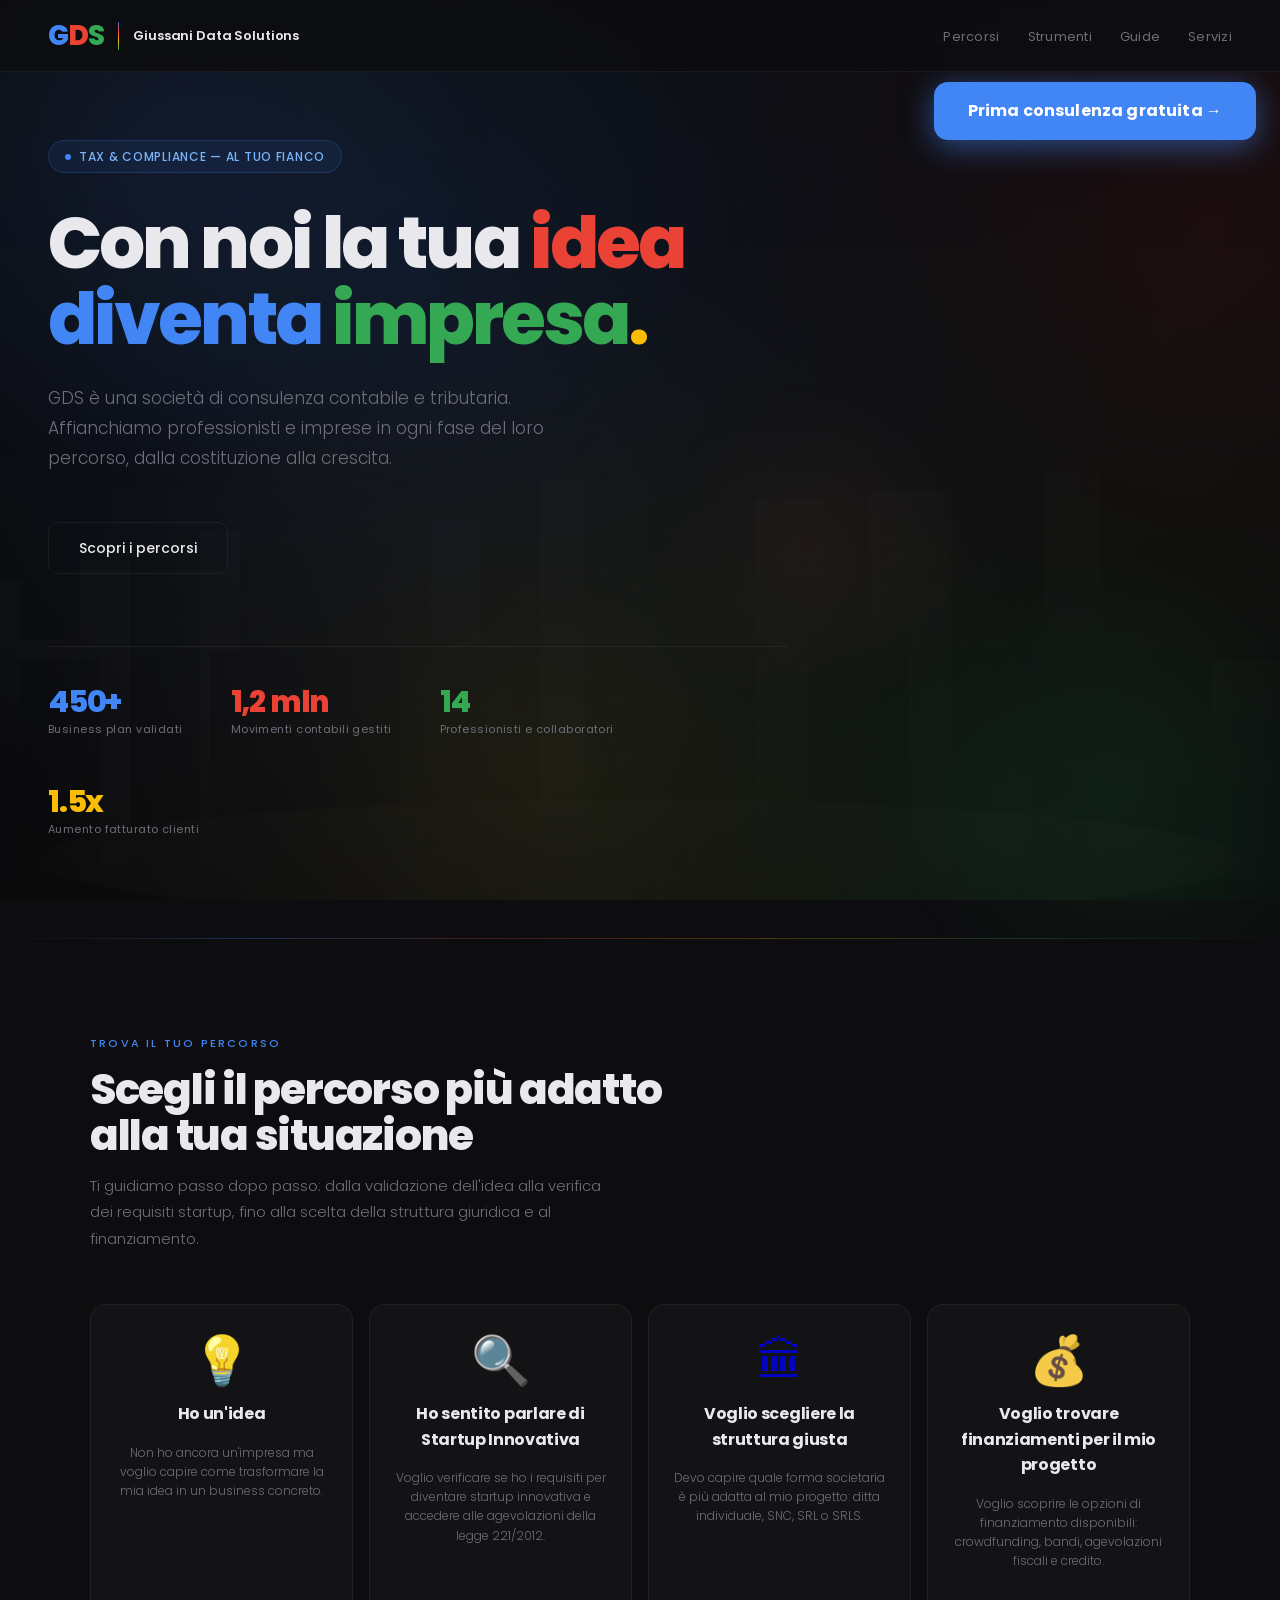
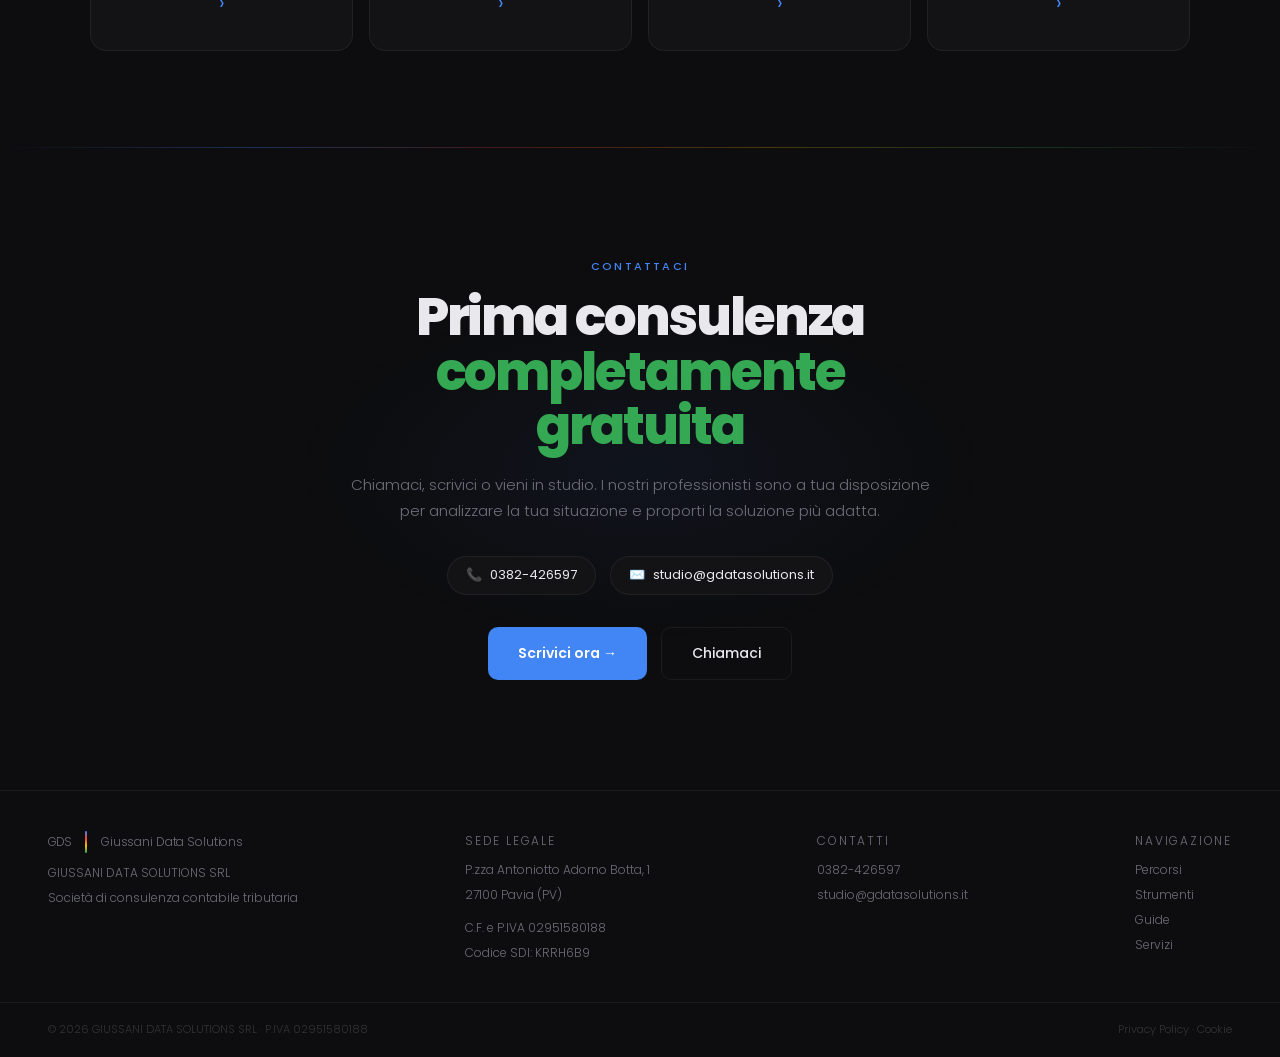
==== index.html @ a2e32c24 "SEO: meta description, Open Graph, canonical, JSON-LD Schema.org, sitemap.xml, robots.txt, llms.txt" ====
<!DOCTYPE html>
<html lang="it">
<head>
  <meta charset="UTF-8">
  <meta name="viewport" content="width=device-width, initial-scale=1.0">
  <title>Commercialista Pavia | GDS – Giussani Data Solutions</title>
  <meta name="description" content="Studio di consulenza contabile, tributaria e societaria a Pavia. Costituzione società, dichiarazioni fiscali, business plan, finanziamenti e servizi CAF. Prima consulenza gratuita.">
  <meta name="keywords" content="commercialista Pavia, consulenza fiscale Pavia, costituzione società Pavia, dichiarazione redditi Pavia, CAF Pavia, startup innovativa Pavia">
  <link rel="canonical" href="https://www.gdatasolutions.it/">
  <!-- Open Graph -->
  <meta property="og:type" content="website">
  <meta property="og:url" content="https://www.gdatasolutions.it/">
  <meta property="og:title" content="GDS – Giussani Data Solutions | Commercialista Pavia">
  <meta property="og:description" content="Studio di consulenza contabile, tributaria e societaria a Pavia. Costituzione società, dichiarazioni fiscali, business plan, finanziamenti e CAF. Prima consulenza gratuita.">
  <meta property="og:image" content="https://www.gdatasolutions.it/og-image.png">
  <meta property="og:locale" content="it_IT">
  <meta property="og:site_name" content="Giussani Data Solutions">
  <!-- Twitter Card -->
  <meta name="twitter:card" content="summary_large_image">
  <meta name="twitter:title" content="GDS – Giussani Data Solutions | Commercialista Pavia">
  <meta name="twitter:description" content="Studio di consulenza contabile, tributaria e societaria a Pavia. Prima consulenza gratuita.">
  <meta name="twitter:image" content="https://www.gdatasolutions.it/og-image.png">
  <link href="https://fonts.googleapis.com/css2?family=Poppins:wght@300;400;500;600;700;800;900&display=swap" rel="stylesheet">
  <link rel="stylesheet" href="style.css">
  <style>
  /* — HERO — */
  .hero {
    position: relative; min-height: 100vh;
    display: flex; align-items: center;
    padding: 140px 48px 100px; overflow: hidden; z-index: 1;
  }
  .hero-orb { position: absolute; border-radius: 50%; pointer-events: none; }
  .orb1 { top: -200px; left: -200px; width: 700px; height: 700px;
    background: radial-gradient(circle, rgba(66,133,244,0.09) 0%, transparent 70%); }
  .orb2 { bottom: -100px; right: -100px; width: 500px; height: 500px;
    background: radial-gradient(circle, rgba(52,168,83,0.07) 0%, transparent 70%); }
  .orb3 { top: 40%; left: 50%; width: 350px; height: 350px;
    background: radial-gradient(circle, rgba(234,67,53,0.05) 0%, transparent 70%); }
  .hero-content { position: relative; z-index: 1; max-width: 740px; }
  .hero-badge {
    display: inline-flex; align-items: center; gap: 8px;
    background: rgba(66,133,244,0.08); border: 1px solid rgba(66,133,244,0.2);
    border-radius: 100px; padding: 6px 16px; margin-bottom: 32px;
    animation: fadeUp 0.6s ease both;
  }
  .badge-dot { width: 6px; height: 6px; background: var(--blue); border-radius: 50%; animation: pulse 2s infinite; }
  .hero-badge span { font-size: 12px; color: #7ab3f8; font-weight: 500; letter-spacing: 0.06em; text-transform: uppercase; }
  .hero-title {
    font-size: clamp(40px, 6vw, 72px); font-weight: 800;
    line-height: 1.05; letter-spacing: -0.04em; margin-bottom: 28px;
    animation: fadeUp 0.6s 0.1s ease both;
  }
  .acc-b { color: var(--blue); } .acc-r { color: var(--red); }
  .acc-g { color: var(--green); } .acc-y { color: var(--yellow); }
  .hero-sub {
    font-size: 17px; font-weight: 300; color: var(--muted);
    max-width: 520px; line-height: 1.75; margin-bottom: 48px;
    animation: fadeUp 0.6s 0.2s ease both;
  }
  .hero-actions { display: flex; gap: 14px; flex-wrap: wrap; animation: fadeUp 0.6s 0.3s ease both; }
  .hero-stats {
    display: flex; gap: 48px; margin-top: 72px; padding-top: 40px;
    border-top: 1px solid var(--border); flex-wrap: wrap;
    animation: fadeUp 0.6s 0.4s ease both;
  }
  .stat { display: flex; flex-direction: column; gap: 4px; }
  .stat-num { font-size: 30px; font-weight: 800; letter-spacing: -0.04em; line-height: 1; }
  .stat-label { font-size: 11px; color: var(--muted); font-weight: 400; letter-spacing: 0.04em; }

  /* — PERCORSI SECTION — */
  .path-grid {
    display: grid; grid-template-columns: repeat(auto-fit, minmax(240px, 1fr));
    gap: 16px;
  }
  .path-card {
    background: var(--surface); border: 1px solid var(--border);
    border-radius: 16px; padding: 32px 24px;
    display: flex; flex-direction: column; align-items: center;
    gap: 16px; cursor: pointer; text-decoration: none;
    transition: transform 0.3s, border-color 0.3s, box-shadow 0.3s; text-align: center;
  }
  .path-card:hover {
    transform: translateY(-4px);
    border-color: rgba(255,255,255,0.15);
    box-shadow: 0 16px 48px rgba(0,0,0,0.3);
  }
  .path-icon { font-size: 48px; line-height: 1; filter: grayscale(0.2); }
  .path-title { font-size: 16px; font-weight: 700; letter-spacing: -0.02em; color: var(--text); }
  .path-desc { font-size: 12px; color: var(--muted); font-weight: 300; line-height: 1.6; flex: 1; }
  .path-arrow { color: var(--blue); font-size: 20px; margin-top: auto; }

  /* — CTA SECTION — */
  .cta-section {
    text-align: center; padding: 110px 48px; position: relative; overflow: hidden; z-index: 1;
  }
  .cta-section::before {
    content: ''; position: absolute; top: 50%; left: 50%; transform: translate(-50%,-50%);
    width: 700px; height: 350px;
    background: radial-gradient(ellipse, rgba(66,133,244,0.06) 0%, transparent 70%);
    pointer-events: none;
  }
  .cta-inner { position: relative; z-index: 1; max-width: 580px; margin: 0 auto; }
  .cta-title { font-size: clamp(30px, 5vw, 52px); font-weight: 800; letter-spacing: -0.04em; line-height: 1.05; margin-bottom: 18px; }
  .cta-sub { font-size: 15px; color: var(--muted); font-weight: 300; line-height: 1.75; margin-bottom: 32px; }
  .cta-chips { display: flex; gap: 14px; justify-content: center; flex-wrap: wrap; margin-bottom: 32px; }
  .contact-chip {
    display: flex; align-items: center; gap: 8px;
    background: var(--surface); border: 1px solid var(--border);
    border-radius: 100px; padding: 8px 18px;
    font-size: 13px; color: var(--text); text-decoration: none;
    transition: border-color 0.2s;
  }
  .contact-chip:hover { border-color: rgba(255,255,255,0.15); }
  .cta-actions { display: flex; gap: 14px; justify-content: center; flex-wrap: wrap; }

  /* — CANVAS MESH — */
  #mesh-bg {
    position: fixed; inset: 0; z-index: 1;
    pointer-events: none; opacity: 0; transition: opacity 1.2s ease;
  }

  /* — ICON ANIMATIONS — */
  @keyframes icon-bulb {
    0%, 100% { transform: scale(1) rotate(0deg); filter: drop-shadow(0 0 0 rgba(251,188,5,0)); }
    50%       { transform: scale(1.22) rotate(-8deg); filter: drop-shadow(0 0 14px rgba(251,188,5,0.85)); }
  }
  @keyframes icon-search {
    0%, 100% { transform: translateX(0) rotate(0deg); }
    25%       { transform: translateX(-6px) rotate(-12deg); }
    75%       { transform: translateX(6px) rotate(12deg); }
  }
  @keyframes icon-temple {
    0%, 100% { transform: translateY(0) scale(1); }
    40%       { transform: translateY(-9px) scale(1.07); }
    65%       { transform: translateY(-6px) scale(1.04); }
  }
  @keyframes icon-bag {
    0%, 100% { transform: rotate(0deg) scale(1); }
    20%       { transform: rotate(-11deg) scale(1.14); }
    40%       { transform: rotate(11deg) scale(1.14); }
    60%       { transform: rotate(-6deg) scale(1.07); }
    80%       { transform: rotate(6deg) scale(1.07); }
  }

  /* animazioni sempre attive, sfasate per non sincronizzarsi */
  .card-idea .path-icon      { animation: icon-bulb   2.8s ease-in-out infinite; }
  .card-verify .path-icon    { animation: icon-search 2s   ease-in-out infinite 0.5s; }
  .card-structure .path-icon { animation: icon-temple 3s   ease-in-out infinite 1s; }
  .card-finance .path-icon   { animation: icon-bag    1.6s ease-in-out infinite 0.8s; }
  /* pausa al click */
  .path-card.clicked .path-icon { animation-play-state: paused; }

  /* — FLOATING CTA — */
  @keyframes pulse-text {
    0%, 100% { opacity: 1; transform: translateY(0) scale(1); }
    50%       { opacity: 0.7; transform: translateY(0) scale(1.04); }
  }

  /* desktop: sempre visibile, grande, pulsante */
  .float-cta {
    position: fixed; top: 82px; right: 24px; z-index: 99;
    background: var(--blue); color: #fff; text-decoration: none;
    padding: 16px 34px; border-radius: 14px;
    font-family: 'Poppins', sans-serif; font-size: 16px; font-weight: 700;
    box-shadow: 0 6px 32px rgba(66,133,244,0.55);
    white-space: nowrap; letter-spacing: 0.01em;
    animation: pulse-text 2.2s ease-in-out infinite;
    transition: box-shadow 0.2s;
  }
  .float-cta:hover {
    box-shadow: 0 10px 40px rgba(66,133,244,0.75);
    animation-play-state: paused;
  }

  /* mobile: banner fisso in basso, full-width */
  @media (max-width: 900px) {
    .float-cta {
      top: auto; bottom: 0; left: 0; right: 0;
      border-radius: 0; text-align: center;
      padding: 17px 20px; font-size: 15px;
    }
    .float-cta:hover { box-shadow: 0 6px 32px rgba(66,133,244,0.55); }
  }
  </style>
</head>
<body>

  <canvas id="mesh-bg"></canvas>

  <!-- == FLOATING CTA == -->
  <a href="#contatti" class="float-cta" id="float-cta">Prima consulenza gratuita →</a>

  <!-- == NAVBAR == -->
  <nav>
    <a href="index.html" class="logo-inline">
      <div class="logo-letters"><span class="l-g">G</span><span class="l-d">D</span><span class="l-s">S</span></div>
      <div class="logo-sep"></div>
      <span class="logo-name">Giussani Data Solutions</span>
    </a>
    <ul class="nav-links" id="nav-links">
      <li><a href="percorsi.html">Percorsi</a></li>
      <li><a href="strumenti.html">Strumenti</a></li>
      <li><a href="guide.html">Guide</a></li>
      <li><a href="servizi.html">Servizi</a></li>
    </ul>
    <button class="nav-hamburger" id="hamburger" onclick="toggleMenu()">
      <span></span><span></span><span></span>
    </button>
  </nav>

  <!-- == MAIN CONTENT == -->
  <div class="main-content">

    <!-- HERO -->
    <section class="hero">
      <div class="hero-orb orb1"></div>
      <div class="hero-orb orb2"></div>
      <div class="hero-orb orb3"></div>
      <div class="hero-content">
        <div class="hero-badge">
          <div class="badge-dot"></div>
          <span>Tax &amp; Compliance — al tuo fianco</span>
        </div>
        <h1 class="hero-title">
          Con noi la tua <span class="acc-r">idea</span><br>
          <span class="acc-b">diventa</span> <span class="acc-g">impresa</span><span class="acc-y">.</span>
        </h1>
        <p class="hero-sub">GDS è una società di consulenza contabile e tributaria. Affianchiamo professionisti e imprese in ogni fase del loro percorso, dalla costituzione alla crescita.</p>
        <div class="hero-actions">
          <a href="percorsi.html" class="btn-ghost">Scopri i percorsi</a>
        </div>
        <div class="hero-stats">
          <div class="stat"><span class="stat-num acc-b">450+</span><span class="stat-label">Business plan validati</span></div>
          <div class="stat"><span class="stat-num acc-r">1,2 mln</span><span class="stat-label">Movimenti contabili gestiti</span></div>
          <div class="stat"><span class="stat-num acc-g">14</span><span class="stat-label">Professionisti e collaboratori</span></div>
          <div class="stat"><span class="stat-num acc-y">1.5x</span><span class="stat-label">Aumento fatturato clienti</span></div>
        </div>
      </div>
    </section>

    <hr class="gradient-hr">

    <!-- PERCORSI -->
    <section id="percorsi">
      <div class="s-inner">
        <p class="s-tag">Trova il tuo percorso</p>
        <h2 class="s-title">Scegli il percorso più adatto<br>alla tua situazione</h2>
        <p class="s-sub">Ti guidiamo passo dopo passo: dalla validazione dell'idea alla verifica dei requisiti startup, fino alla scelta della struttura giuridica e al finanziamento.</p>
        <div class="path-grid">
          <a class="path-card card-idea" href="percorsi.html?flow=idea">
            <div class="path-icon">💡</div>
            <h3 class="path-title">Ho un'idea</h3>
            <p class="path-desc">Non ho ancora un'impresa ma voglio capire come trasformare la mia idea in un business concreto.</p>
            <div class="path-arrow">›</div>
          </a>
          <a class="path-card card-verify" href="percorsi.html?flow=verify">
            <div class="path-icon">🔍</div>
            <h3 class="path-title">Ho sentito parlare di Startup Innovativa</h3>
            <p class="path-desc">Voglio verificare se ho i requisiti per diventare startup innovativa e accedere alle agevolazioni della legge 221/2012.</p>
            <div class="path-arrow">›</div>
          </a>
          <a class="path-card card-structure" href="percorsi.html?flow=structure">
            <div class="path-icon">🏛</div>
            <h3 class="path-title">Voglio scegliere la struttura giusta</h3>
            <p class="path-desc">Devo capire quale forma societaria è più adatta al mio progetto: ditta individuale, SNC, SRL o SRLS.</p>
            <div class="path-arrow">›</div>
          </a>
          <a class="path-card card-finance" href="percorsi.html?flow=finance">
            <div class="path-icon">💰</div>
            <h3 class="path-title">Voglio trovare finanziamenti per il mio progetto</h3>
            <p class="path-desc">Voglio scoprire le opzioni di finanziamento disponibili: crowdfunding, bandi, agevolazioni fiscali e credito.</p>
            <div class="path-arrow">›</div>
          </a>
        </div>
      </div>
    </section>

    <hr class="gradient-hr">

    <!-- CTA CONTATTI -->
    <section id="contatti" class="cta-section">
      <div class="cta-inner">
        <p class="s-tag" style="text-align:center; margin-bottom:14px;">Contattaci</p>
        <h2 class="cta-title">Prima consulenza<br><span class="acc-g">completamente gratuita</span></h2>
        <p class="cta-sub">Chiamaci, scrivici o vieni in studio. I nostri professionisti sono a tua disposizione per analizzare la tua situazione e proporti la soluzione più adatta.</p>
        <div class="cta-chips">
          <a href="tel:0382426597" class="contact-chip"><span>📞</span> 0382-426597</a>
          <a href="mailto:studio@gdatasolutions.it" class="contact-chip"><span>✉️</span> studio@gdatasolutions.it</a>
        </div>
        <div class="cta-actions">
          <a href="mailto:studio@gdatasolutions.it" class="btn-primary">Scrivici ora →</a>
          <a href="tel:0382426597" class="btn-ghost">Chiamaci</a>
        </div>
      </div>
    </section>

    <!-- FOOTER -->
    <footer>
      <div class="footer-col">
        <a href="index.html" class="logo-inline" style="text-decoration:none; margin-bottom:4px;">
          <div class="logo-letters" style="font-size:22px;"><span class="l-g">G</span><span class="l-d">D</span><span class="l-s">S</span></div>
          <div class="logo-sep" style="height:22px;"></div>
          <span class="logo-name" style="font-size:12px; color:var(--muted);">Giussani Data Solutions</span>
        </a>
        <span>GIUSSANI DATA SOLUTIONS SRL</span>
        <span>Società di consulenza contabile tributaria</span>
      </div>
      <div class="footer-col">
        <span class="footer-col-title">Sede legale</span>
        <span>P.zza Antoniotto Adorno Botta, 1</span>
        <span>27100 Pavia (PV)</span>
        <span style="margin-top:8px;">C.F. e P.IVA 02951580188</span>
        <span>Codice SDI: KRRH6B9</span>
      </div>
      <div class="footer-col">
        <span class="footer-col-title">Contatti</span>
        <a href="tel:0382426597">0382-426597</a>
        <a href="mailto:studio@gdatasolutions.it">studio@gdatasolutions.it</a>
      </div>
      <div class="footer-col">
        <span class="footer-col-title">Navigazione</span>
        <a href="percorsi.html">Percorsi</a>
        <a href="strumenti.html">Strumenti</a>
        <a href="guide.html">Guide</a>
        <a href="servizi.html">Servizi</a>
      </div>
    </footer>
    <div class="footer-bottom">
      <span>© 2026 GIUSSANI DATA SOLUTIONS SRL · P.IVA 02951580188</span>
      <span><a href="#">Privacy Policy</a> · <a href="#">Cookie</a></span>
    </div>

  </div>

  <script>
  /* — MESH GRADIENT — */
  const canvas = document.getElementById('mesh-bg');
  const ctx = canvas.getContext('2d');
  let W, H;
  function resize() { W = canvas.width = window.innerWidth; H = canvas.height = window.innerHeight; }
  resize();
  window.addEventListener('resize', resize);
  const orbs = [
    { x:0.15, y:0.20, sx:0.00018, sy:0.00012, r:0.55, c:'66,133,244', a:0.13 },
    { x:0.80, y:0.15, sx:-0.00014, sy:0.00016, r:0.45, c:'234,67,53', a:0.09 },
    { x:0.70, y:0.80, sx:-0.00010, sy:-0.00018, r:0.50, c:'52,168,83', a:0.10 },
    { x:0.30, y:0.75, sx:0.00020, sy:-0.00014, r:0.40, c:'251,188,5', a:0.08 },
  ];
  let t = 0;
  function draw() {
    ctx.clearRect(0,0,W,H);
    orbs.forEach(o => {
      const px = (o.x + Math.sin(t * o.sx * 900 + o.r) * 0.18) * W;
      const py = (o.y + Math.cos(t * o.sy * 900 + o.r) * 0.15) * H;
      const rad = o.r * Math.max(W, H);
      const g = ctx.createRadialGradient(px,py,0,px,py,rad);
      g.addColorStop(0, `rgba(${o.c},${o.a})`);
      g.addColorStop(0.5, `rgba(${o.c},${o.a*0.35})`);
      g.addColorStop(1, `rgba(${o.c},0)`);
      ctx.fillStyle = g;
      ctx.fillRect(0,0,W,H);
    });
    t++;
    requestAnimationFrame(draw);
  }
  draw();
  setTimeout(() => { canvas.style.opacity = '1'; }, 120);

  /* — MOBILE MENU — */
  function toggleMenu() {
    document.getElementById('nav-links').classList.toggle('open');
  }

  /* — PAUSA ANIMAZIONI ICONE AL CLICK — */
  document.querySelectorAll('.path-card').forEach(card => {
    card.addEventListener('click', () => card.classList.add('clicked'));
  });

  /* — FLOATING CTA: nasconde quando la sezione contatti è visibile — */
  (function () {
    const floatBtn   = document.getElementById('float-cta');
    const ctaSection = document.getElementById('contatti');
    const hideObs = new IntersectionObserver(
      ([e]) => { floatBtn.style.opacity = e.isIntersecting ? '0' : ''; floatBtn.style.pointerEvents = e.isIntersecting ? 'none' : ''; },
      { threshold: 0.25 }
    );
    hideObs.observe(ctaSection);
  })();
  </script>

<script type="application/ld+json">
{
  "@context": "https://schema.org",
  "@graph": [
    {
      "@type": ["Organization", "LocalBusiness", "AccountingService"],
      "@id": "https://www.gdatasolutions.it/#organization",
      "name": "Giussani Data Solutions SRL",
      "alternateName": "GDS",
      "url": "https://www.gdatasolutions.it",
      "logo": "https://www.gdatasolutions.it/og-image.png",
      "image": "https://www.gdatasolutions.it/og-image.png",
      "description": "Studio di consulenza contabile, tributaria e societaria a Pavia. Offriamo servizi di contabilità, dichiarazioni fiscali, consulenza societaria, business plan, finanziamenti agevolati e servizi CAF.",
      "address": {
        "@type": "PostalAddress",
        "streetAddress": "P.zza Antoniotto Adorno Botta, 1",
        "addressLocality": "Pavia",
        "addressRegion": "PV",
        "postalCode": "27100",
        "addressCountry": "IT"
      },
      "geo": {
        "@type": "GeoCoordinates",
        "latitude": 45.1847,
        "longitude": 9.1582
      },
      "telephone": "+390382426597",
      "email": "studio@gdatasolutions.it",
      "vatID": "IT02951580188",
      "taxID": "02951580188",
      "areaServed": {
        "@type": "GeoCircle",
        "geoMidpoint": {
          "@type": "GeoCoordinates",
          "latitude": 45.1847,
          "longitude": 9.1582
        },
        "geoRadius": "50000"
      },
      "priceRange": "€€",
      "openingHoursSpecification": [
        {
          "@type": "OpeningHoursSpecification",
          "dayOfWeek": ["Monday","Tuesday","Wednesday","Thursday","Friday"],
          "opens": "09:00",
          "closes": "18:00"
        }
      ],
      "sameAs": [],
      "hasOfferCatalog": {
        "@type": "OfferCatalog",
        "name": "Servizi GDS",
        "itemListElement": [
          {"@type": "Offer", "itemOffered": {"@type": "Service", "name": "Contabilità e bilancio"}},
          {"@type": "Offer", "itemOffered": {"@type": "Service", "name": "Dichiarazioni fiscali"}},
          {"@type": "Offer", "itemOffered": {"@type": "Service", "name": "Consulenza societaria"}},
          {"@type": "Offer", "itemOffered": {"@type": "Service", "name": "Business plan e analisi"}},
          {"@type": "Offer", "itemOffered": {"@type": "Service", "name": "Finanziamenti e agevolazioni"}},
          {"@type": "Offer", "itemOffered": {"@type": "Service", "name": "Servizi CAF"}}
        ]
      }
    },
    {
      "@type": "WebSite",
      "@id": "https://www.gdatasolutions.it/#website",
      "url": "https://www.gdatasolutions.it",
      "name": "Giussani Data Solutions",
      "publisher": {"@id": "https://www.gdatasolutions.it/#organization"},
      "inLanguage": "it-IT"
    }
  ]
}
</script>
</body>
</html>
---- style.css ----
/* ================================================
   GDS — Giussani Data Solutions
   Shared Stylesheet
   ================================================ */

:root {
  --bg: #0d0d0f;
  --surface: #131316;
  --surface2: #1a1a1e;
  --border: rgba(255,255,255,0.06);
  --border2: rgba(255,255,255,0.10);
  --text: #e8e8ed;
  --muted: #6e6e7a;
  --muted2: #9898a6;
  --blue: #4285F4;
  --red: #EA4335;
  --yellow: #FBBC05;
  --green: #34A853;
  --blue-dim: rgba(66,133,244,0.08);
  --green-dim: rgba(52,168,83,0.08);
  --red-dim: rgba(234,67,53,0.08);
  --yellow-dim: rgba(251,188,5,0.07);
}

*, *::before, *::after { box-sizing: border-box; margin: 0; padding: 0; }
html { scroll-behavior: smooth; }

body {
  background: var(--bg);
  color: var(--text);
  font-family: 'Poppins', sans-serif;
  overflow-x: hidden;
  line-height: 1.6;
}

/* — SKYLINE BACKGROUND — */
body::before {
  content: '';
  position: fixed; inset: 0;
  background-color: #0a0a0c;
  background-image: url("data:image/svg+xml,%3Csvg xmlns='http://www.w3.org/2000/svg' width='1440' height='900' viewBox='0 0 1440 900'%3E%3Crect width='1440' height='900' fill='%230a0a0c'/%3E%3Ccircle cx='80' cy='60' r='1' fill='%23ffffff' opacity='0.4'/%3E%3Ccircle cx='200' cy='30' r='1.5' fill='%23ffffff' opacity='0.3'/%3E%3Ccircle cx='340' cy='60' r='1' fill='%23ffffff' opacity='0.5'/%3E%3Ccircle cx='500' cy='20' r='1' fill='%23ffffff' opacity='0.3'/%3E%3Ccircle cx='650' cy='55' r='1.5' fill='%23ffffff' opacity='0.4'/%3E%3Ccircle cx='800' cy='15' r='1' fill='%23ffffff' opacity='0.5'/%3E%3Ccircle cx='950' cy='70' r='1' fill='%23ffffff' opacity='0.3'/%3E%3Ccircle cx='1100' cy='35' r='1.5' fill='%23ffffff' opacity='0.4'/%3E%3Ccircle cx='1250' cy='25' r='1' fill='%23ffffff' opacity='0.5'/%3E%3Ccircle cx='1380' cy='60' r='1' fill='%23ffffff' opacity='0.3'/%3E%3Crect x='0' y='620' width='60' height='280' fill='%23161618'/%3E%3Crect x='55' y='580' width='45' height='320' fill='%23141416'/%3E%3Crect x='95' y='640' width='70' height='260' fill='%23161618'/%3E%3Crect x='160' y='560' width='50' height='340' fill='%23141416'/%3E%3Crect x='280' y='530' width='40' height='370' fill='%23121214'/%3E%3Crect x='510' y='520' width='50' height='380' fill='%23121214'/%3E%3Crect x='620' y='480' width='45' height='420' fill='%23101012'/%3E%3Crect x='835' y='500' width='70' height='400' fill='%23101012'/%3E%3Crect x='950' y='490' width='80' height='410' fill='%23121214'/%3E%3Crect x='1125' y='470' width='55' height='430' fill='%23101012'/%3E%3Crect x='0' y='700' width='110' height='200' fill='%230e0e10'/%3E%3Crect x='100' y='660' width='80' height='240' fill='%230c0c0e'/%3E%3Crect x='290' y='650' width='90' height='250' fill='%230a0a0c'/%3E%3Crect x='480' y='640' width='100' height='260' fill='%230c0c0e'/%3E%3Crect x='890' y='630' width='100' height='270' fill='%230a0a0c'/%3E%3Crect x='1100' y='650' width='90' height='250' fill='%230a0a0c'/%3E%3Crect x='1290' y='660' width='80' height='240' fill='%230e0e10'/%3E%3Crect x='0' y='880' width='1440' height='20' fill='%23080808'/%3E%3Cellipse cx='720' cy='860' rx='600' ry='60' fill='%23181818' opacity='0.8'/%3E%3C/svg%3E");
  background-size: cover;
  background-position: center bottom;
  background-attachment: fixed;
  pointer-events: none;
  z-index: 0;
}

body::after {
  content: '';
  position: fixed; inset: 0;
  background: linear-gradient(to bottom, rgba(10,10,12,0.82) 0%, rgba(10,10,12,0.65) 40%, rgba(10,10,12,0.75) 100%);
  pointer-events: none;
  z-index: 0;
}

.hidden { display: none !important; }

/* — NAVBAR — */
nav {
  position: fixed; top: 0; left: 0; right: 0; z-index: 100;
  padding: 0 48px; height: 72px;
  display: flex; align-items: center; justify-content: space-between;
  background: rgba(13,13,15,0.88);
  backdrop-filter: blur(20px); -webkit-backdrop-filter: blur(20px);
  border-bottom: 1px solid var(--border);
}
.logo-inline {
  display: flex; align-items: center; gap: 14px;
  text-decoration: none; cursor: pointer;
}
.logo-letters {
  font-family: 'Poppins', sans-serif; font-weight: 800;
  font-size: 28px; letter-spacing: -0.04em; line-height: 1; display: flex;
}
.l-g { color: #4285F4; } .l-d { color: #EA4335; } .l-s { color: #34A853; }
.logo-sep {
  width: 1.5px; height: 28px;
  background: linear-gradient(180deg, #4285F4 0%, #EA4335 33%, #FBBC05 66%, #34A853 100%);
  border-radius: 2px; flex-shrink: 0;
}
.logo-name {
  font-family: 'Poppins', sans-serif; font-size: 13px; font-weight: 600;
  color: #e8e8ed; letter-spacing: -0.01em; line-height: 1;
}
.nav-links { display: flex; align-items: center; gap: 28px; list-style: none; }
.nav-links a {
  font-size: 13px; font-weight: 400; color: var(--muted);
  text-decoration: none; transition: color 0.2s; letter-spacing: 0.02em;
}
.nav-links a:hover,
.nav-links a.active { color: var(--text); }
.nav-cta {
  background: var(--blue); color: #fff !important;
  padding: 9px 20px; border-radius: 8px;
  font-weight: 500 !important; font-size: 13px !important;
  transition: opacity 0.2s !important;
}
.nav-cta:hover { opacity: 0.85 !important; }

/* Hamburger mobile */
.nav-hamburger {
  display: none;
  flex-direction: column; gap: 5px; cursor: pointer;
  background: none; border: none; padding: 4px;
}
.nav-hamburger span {
  width: 22px; height: 2px;
  background: var(--text); border-radius: 2px;
  transition: all 0.3s;
}

/* — MAIN CONTENT — */
.main-content { position: relative; z-index: 2; }

/* — GRADIENT HR — */
.gradient-hr {
  height: 1px; border: none; position: relative; z-index: 1;
  background: linear-gradient(90deg, transparent, rgba(66,133,244,0.3), rgba(234,67,53,0.25), rgba(251,188,5,0.25), rgba(52,168,83,0.25), transparent);
}

/* — SECTION BASE — */
section { position: relative; z-index: 1; padding: 96px 48px; }
.s-inner { max-width: 1100px; margin: 0 auto; }
.s-tag {
  font-size: 11px; font-weight: 500; letter-spacing: 0.2em;
  text-transform: uppercase; color: var(--blue); margin-bottom: 14px;
}
.s-title {
  font-size: clamp(26px, 4vw, 42px); font-weight: 800;
  letter-spacing: -0.03em; line-height: 1.1; margin-bottom: 14px;
}
.s-sub {
  font-size: 15px; color: var(--muted); font-weight: 300;
  max-width: 520px; line-height: 1.75; margin-bottom: 52px;
}

/* — BUTTONS — */
.btn-primary {
  background: var(--blue); color: #fff; padding: 14px 30px;
  border-radius: 10px; font-size: 14px; font-weight: 600;
  text-decoration: none; transition: transform 0.2s, box-shadow 0.2s;
  border: none; cursor: pointer; font-family: 'Poppins', sans-serif;
  display: inline-flex; align-items: center; gap: 8px;
}
.btn-primary:hover { transform: translateY(-2px); box-shadow: 0 8px 28px rgba(66,133,244,0.35); }
.btn-ghost {
  background: transparent; color: var(--text); padding: 14px 30px;
  border-radius: 10px; font-size: 14px; font-weight: 500;
  text-decoration: none; border: 1px solid var(--border);
  transition: border-color 0.2s, background 0.2s;
  cursor: pointer; font-family: 'Poppins', sans-serif;
  display: inline-flex; align-items: center; gap: 8px;
}
.btn-ghost:hover { border-color: rgba(255,255,255,0.15); background: rgba(255,255,255,0.03); }
.btn-secondary {
  background: transparent; color: var(--text); padding: 14px 32px;
  border-radius: 10px; font-size: 14px; font-weight: 500;
  border: 1px solid var(--border); cursor: pointer;
  transition: border-color 0.2s, background 0.2s;
  font-family: 'Poppins', sans-serif;
}
.btn-secondary:hover { border-color: rgba(255,255,255,0.2); background: rgba(255,255,255,0.03); }

/* — PAGE HERO (inner pages) — */
.page-hero {
  padding: 140px 48px 72px;
  position: relative; z-index: 1;
}
.page-hero-inner { max-width: 800px; margin: 0 auto; }
.page-badge {
  display: inline-flex; align-items: center; gap: 8px;
  background: var(--blue-dim); border: 1px solid rgba(66,133,244,0.2);
  border-radius: 100px; padding: 6px 16px; margin-bottom: 28px;
  font-size: 12px; color: #7ab3f8; font-weight: 500;
  letter-spacing: 0.06em; text-transform: uppercase;
}
.page-title {
  font-size: clamp(36px, 5vw, 64px); font-weight: 800;
  line-height: 1.05; letter-spacing: -0.04em; margin-bottom: 22px;
}
.page-sub {
  font-size: 17px; font-weight: 300; color: var(--muted);
  max-width: 580px; line-height: 1.75;
}

/* — FOOTER — */
footer {
  border-top: 1px solid var(--border); padding: 40px 48px;
  display: flex; align-items: flex-start; justify-content: space-between;
  flex-wrap: wrap; gap: 28px; position: relative; z-index: 1;
}
.footer-col { display: flex; flex-direction: column; gap: 6px; }
.footer-col-title {
  font-size: 10px; font-weight: 600; letter-spacing: 0.15em;
  text-transform: uppercase; color: var(--muted); margin-bottom: 4px;
}
.footer-col a, .footer-col span {
  font-size: 12px; color: var(--muted); text-decoration: none;
  font-weight: 300; line-height: 1.6; transition: color 0.2s;
}
.footer-col a:hover { color: var(--text); }
.footer-bottom {
  border-top: 1px solid var(--border); padding: 18px 48px;
  display: flex; align-items: center; justify-content: space-between;
  flex-wrap: wrap; gap: 12px; position: relative; z-index: 1;
}
.footer-bottom span, .footer-bottom a {
  font-size: 11px; color: #333; font-weight: 300; text-decoration: none;
}

/* — ANIMATIONS — */
@keyframes fadeUp { from { opacity: 0; transform: translateY(20px); } to { opacity: 1; transform: translateY(0); } }
@keyframes pulse { 0%, 100% { opacity: 1; transform: scale(1); } 50% { opacity: 0.4; transform: scale(0.8); } }
@keyframes fadeIn { from { opacity: 0; } to { opacity: 1; } }

/* — SCROLLBAR — */
::-webkit-scrollbar { width: 5px; }
::-webkit-scrollbar-thumb { background: rgba(255,255,255,0.1); border-radius: 3px; }

/* — RESPONSIVE — */
@media (max-width: 900px) {
  nav { padding: 0 20px; }
  .nav-links { display: none; }
  .nav-hamburger { display: flex; }
  .nav-links.open {
    display: flex; flex-direction: column;
    position: absolute; top: 72px; left: 0; right: 0;
    background: rgba(13,13,15,0.98); padding: 20px;
    border-bottom: 1px solid var(--border); gap: 16px;
  }
  section { padding-left: 20px; padding-right: 20px; }
  .page-hero { padding: 120px 20px 48px; }
  footer { padding: 32px 20px; }
  .footer-bottom { padding: 16px 20px; }
}
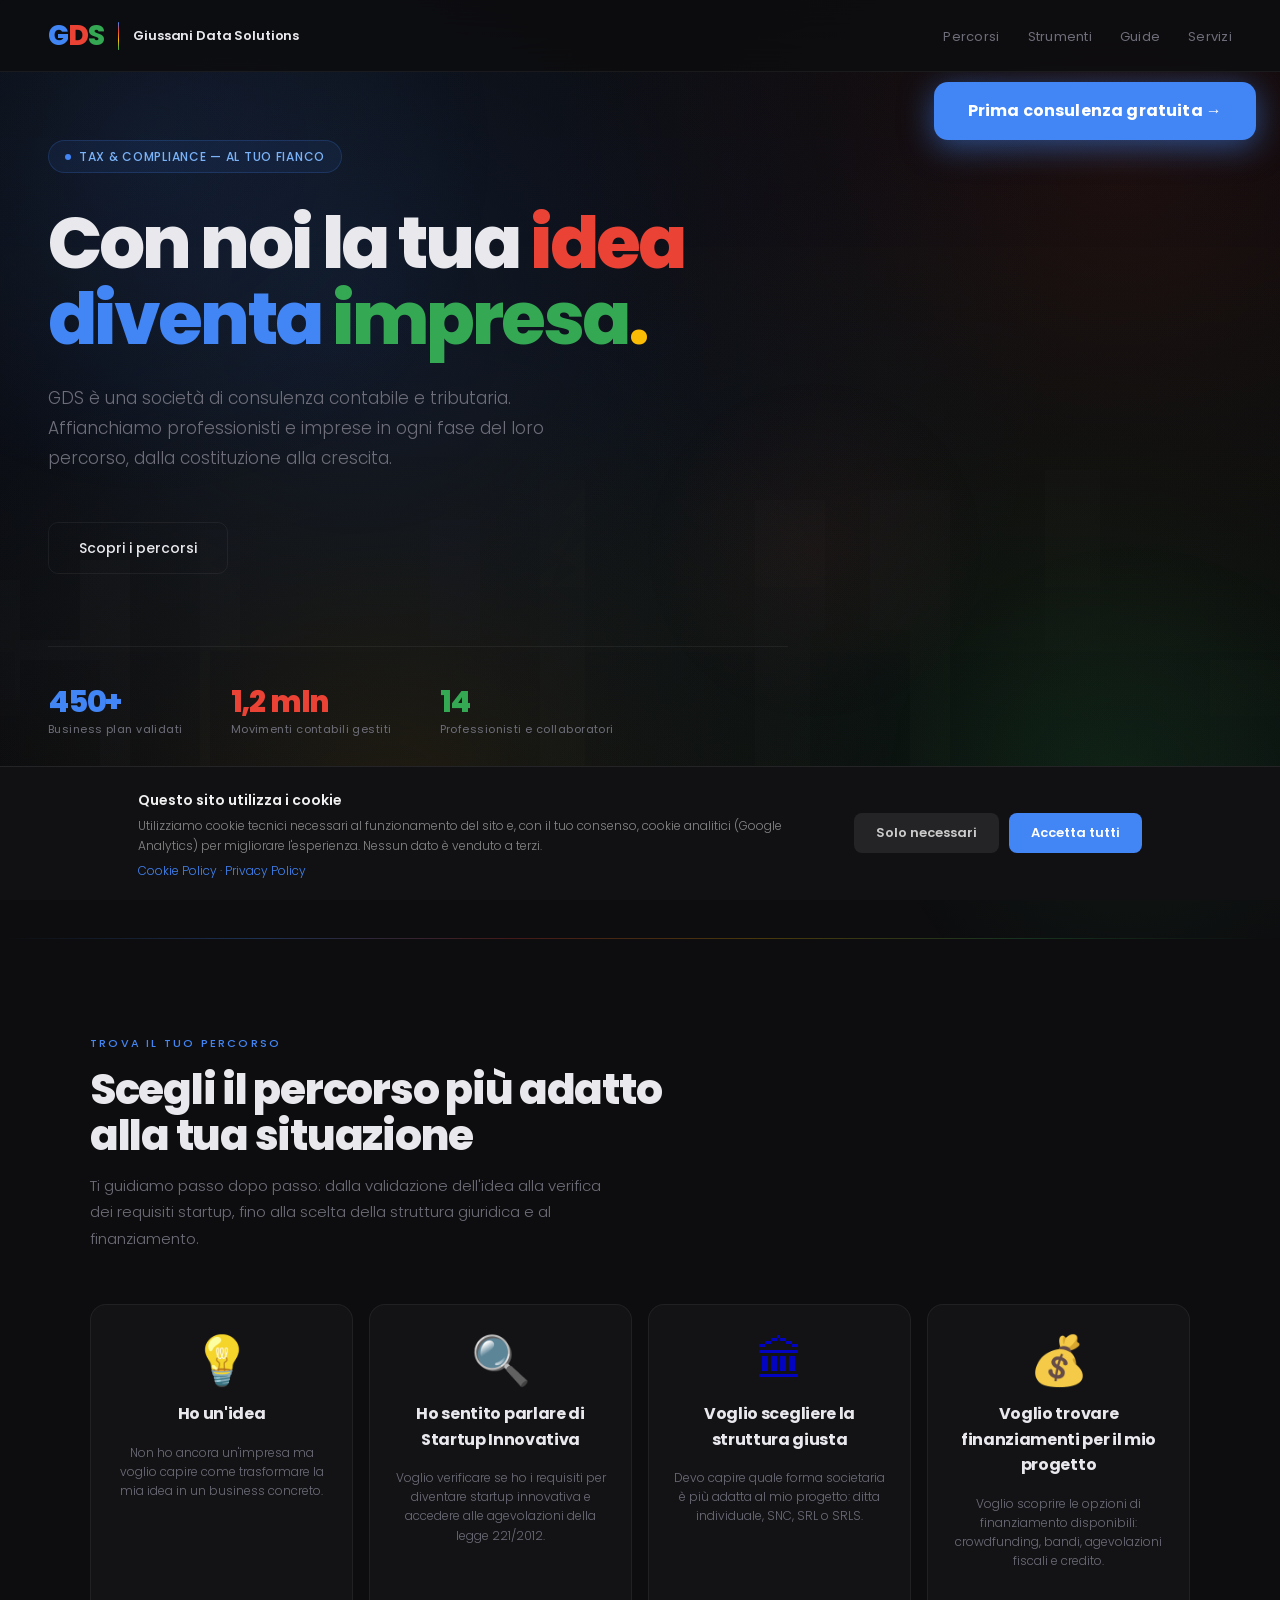
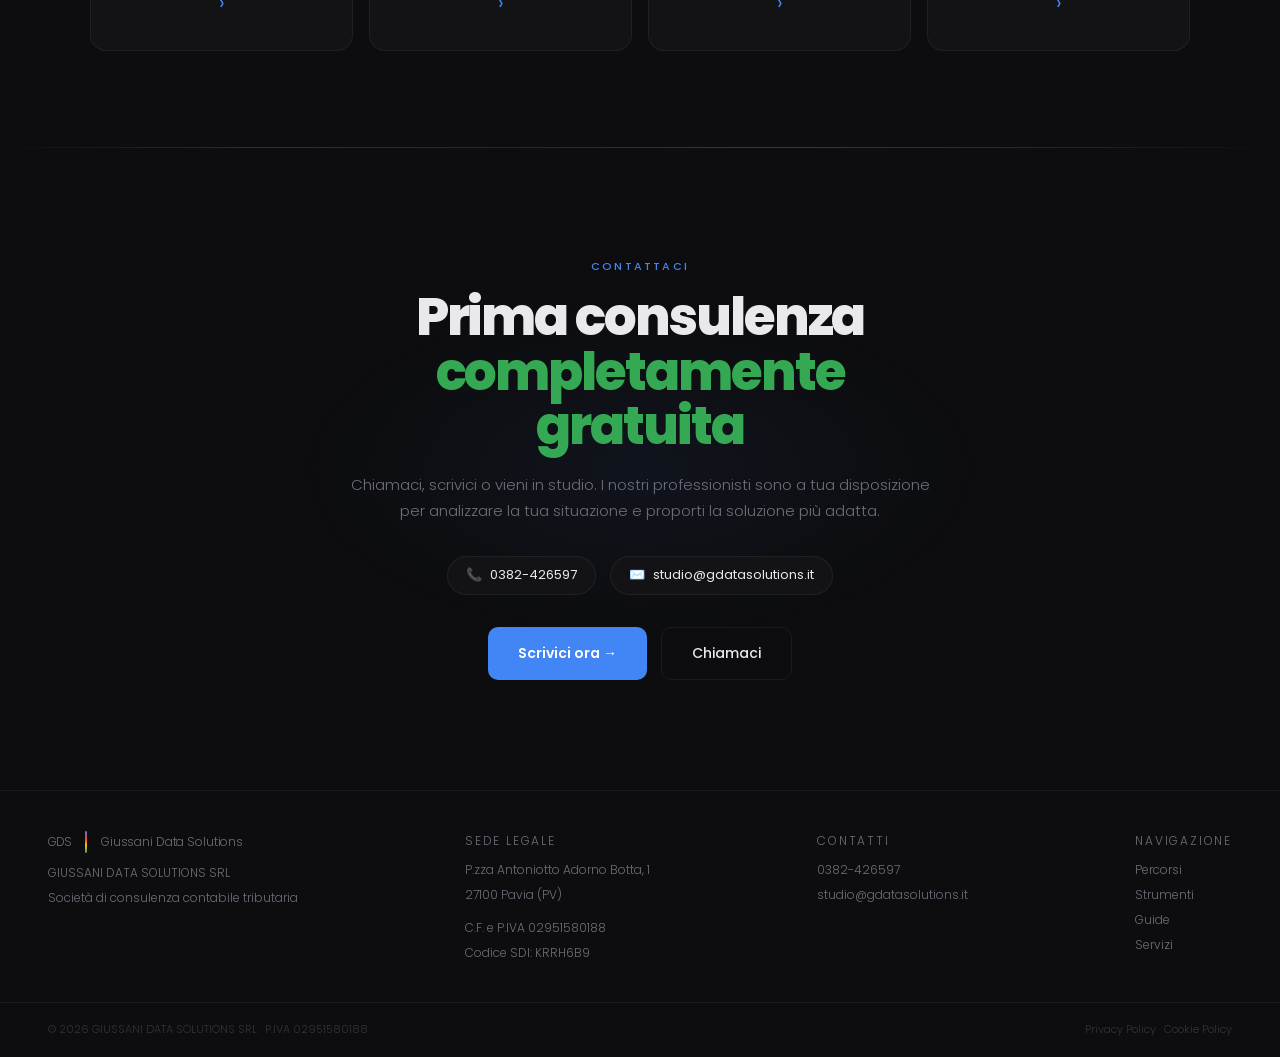
==== commit 6c572a05: "Privacy & Cookie: Privacy Policy, Cookie Policy, banner consenso GDPR, link footer" ====
--- a/index.html
+++ b/index.html
@@ -327,7 +327,7 @@
     </footer>
     <div class="footer-bottom">
       <span>© 2026 GIUSSANI DATA SOLUTIONS SRL · P.IVA 02951580188</span>
-      <span><a href="#">Privacy Policy</a> · <a href="#">Cookie</a></span>
+      <span><a href="privacy.html">Privacy Policy</a> · <a href="cookie.html">Cookie Policy</a></span>
     </div>
 
   </div>
@@ -461,5 +461,6 @@
   ]
 }
 </script>
+<script src="cookie-banner.js" defer></script>
 </body>
 </html>
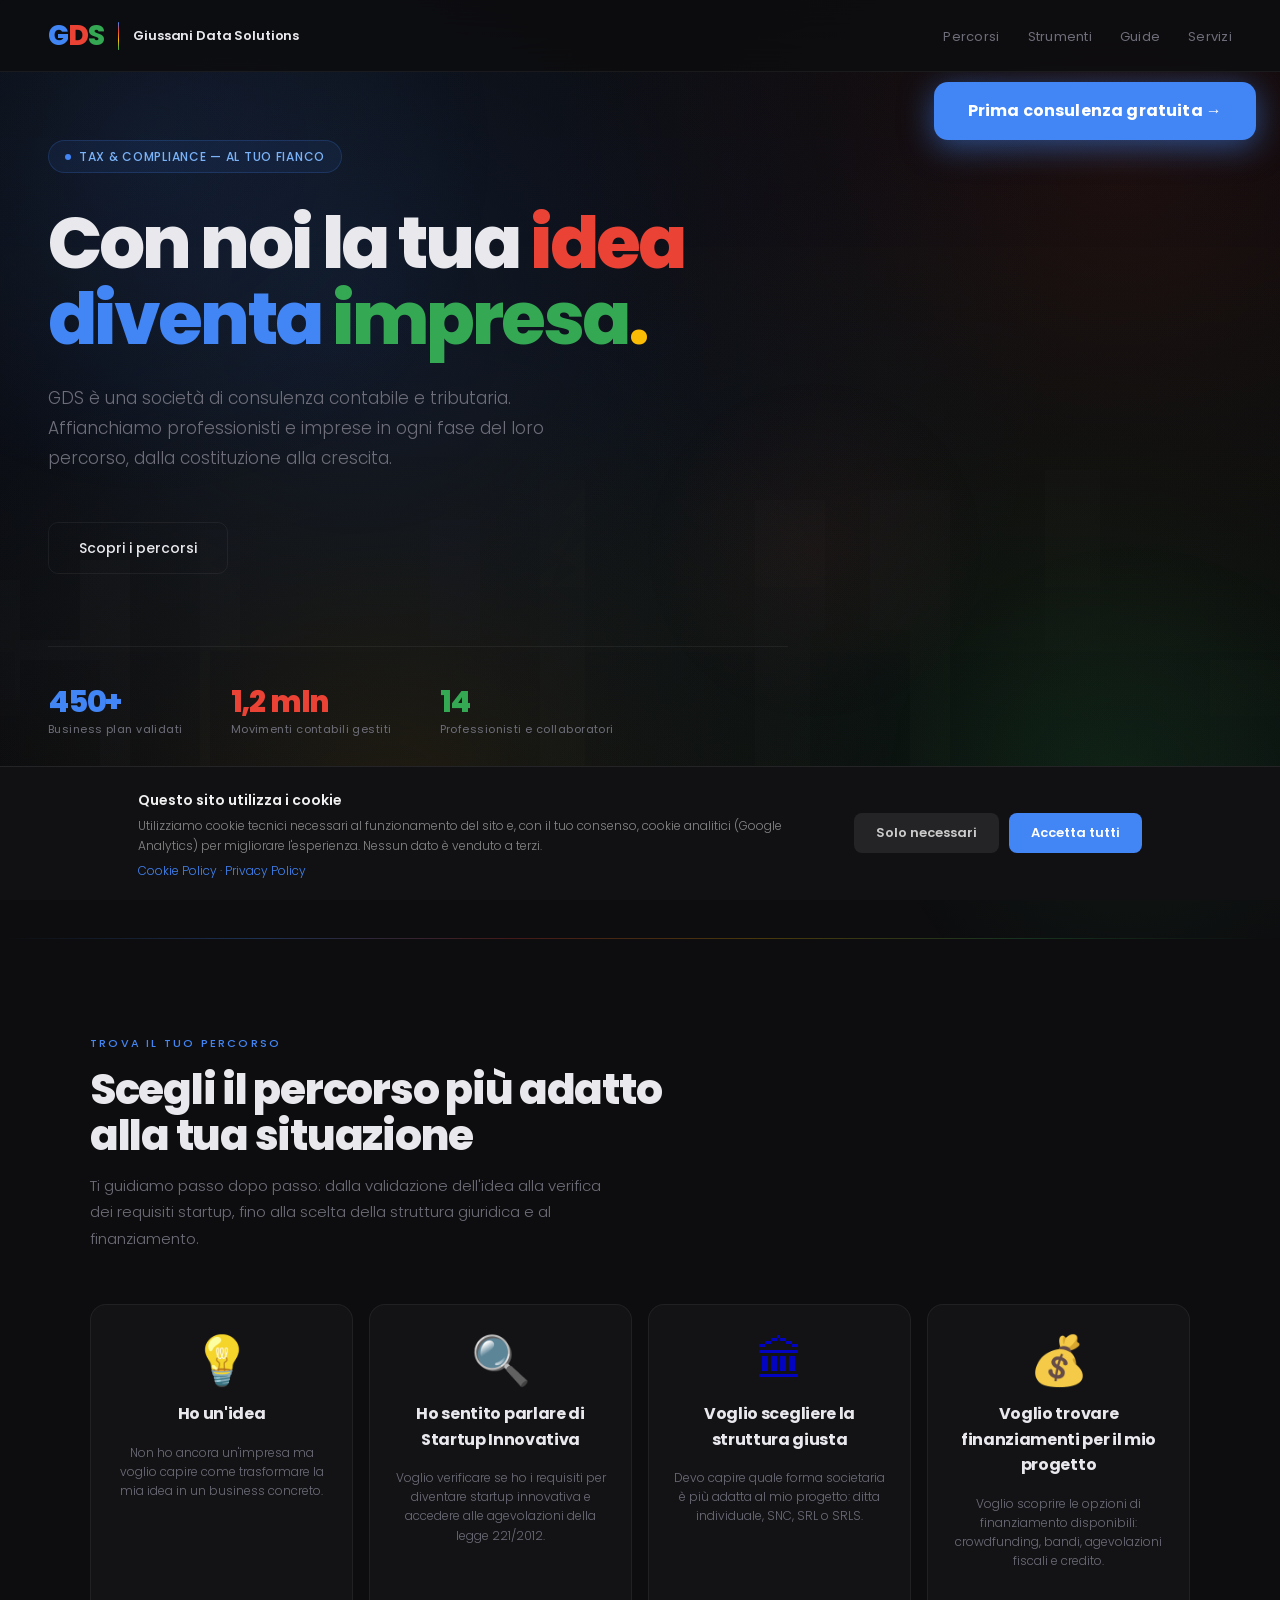
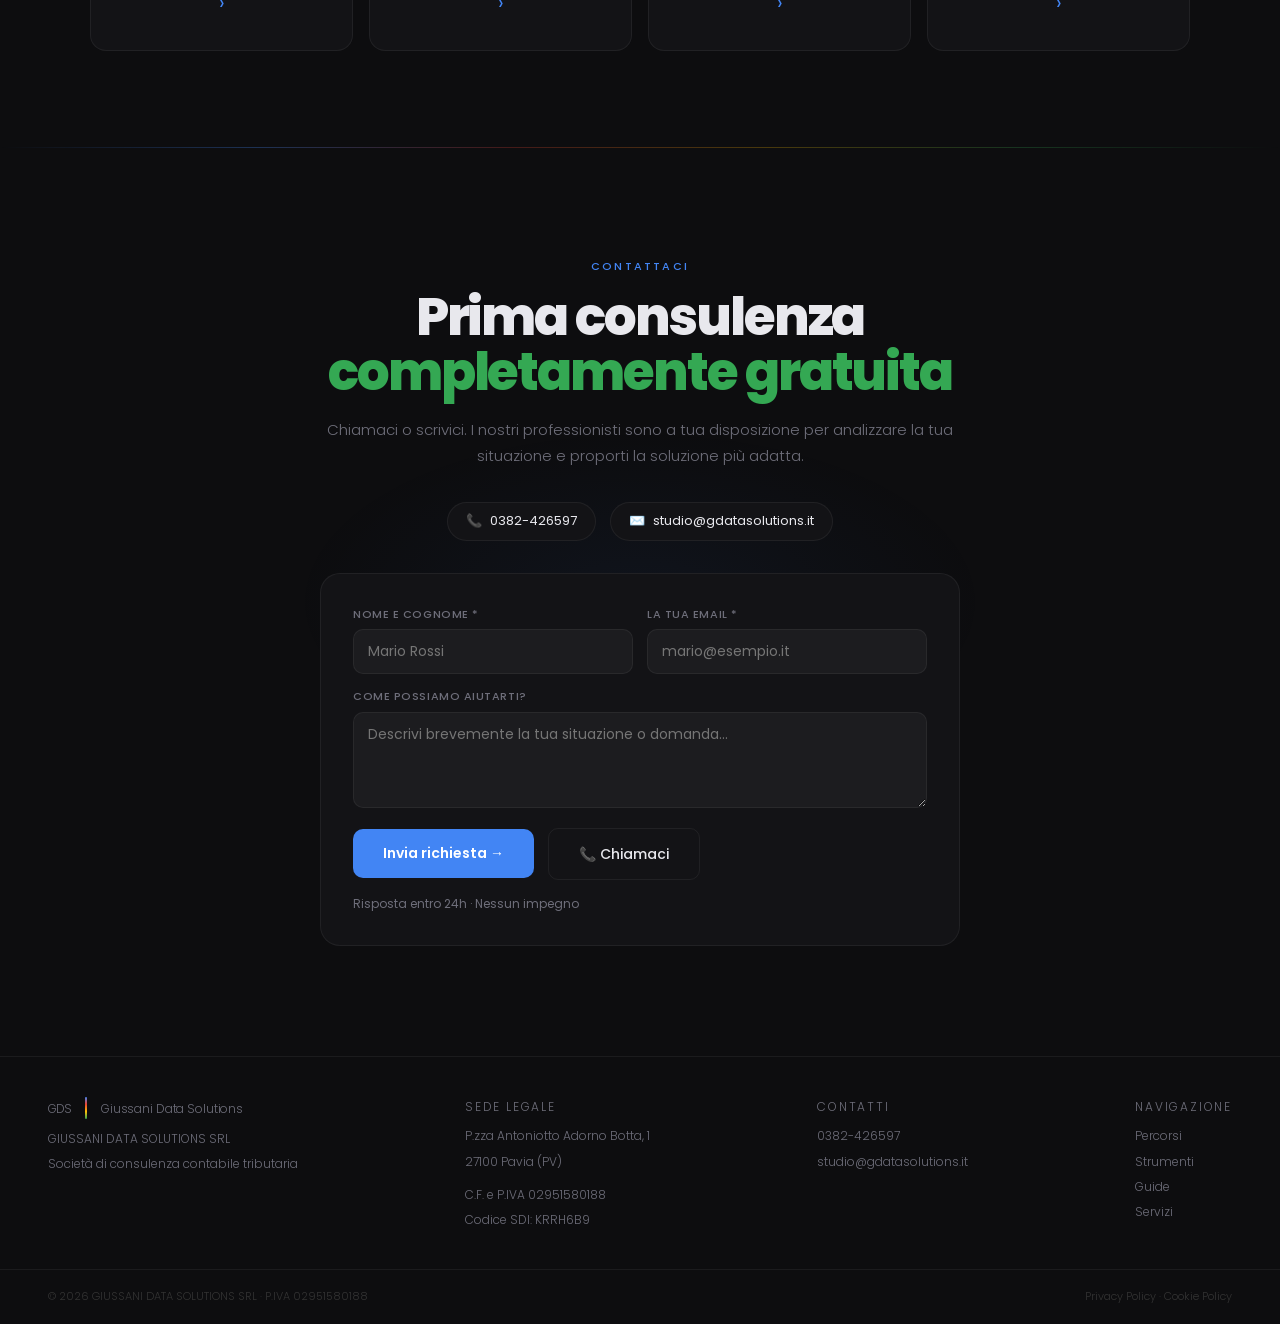
==== commit c494633e: "Protegge da spam: form Web3Forms + honeypot, email obfuscation - Sostituisce i link mailto: della se" ====
--- a/index.html
+++ b/index.html
@@ -112,6 +112,32 @@
   }
   .contact-chip:hover { border-color: rgba(255,255,255,0.15); }
   .cta-actions { display: flex; gap: 14px; justify-content: center; flex-wrap: wrap; }
+
+  /* — CONTACT FORM — */
+  .contact-form {
+    background: var(--surface); border: 1px solid var(--border);
+    border-radius: 20px; padding: 32px; text-align: left; margin-top: 32px;
+  }
+  .form-row { display: flex; gap: 14px; flex-wrap: wrap; }
+  .form-group { display: flex; flex-direction: column; gap: 6px; flex: 1; min-width: 200px; }
+  .form-group label { font-size: 11px; color: var(--muted); font-weight: 500; letter-spacing: 0.05em; text-transform: uppercase; }
+  .form-group input,
+  .form-group textarea {
+    background: rgba(255,255,255,0.04); border: 1px solid var(--border);
+    border-radius: 10px; padding: 11px 14px; color: var(--text);
+    font-size: 14px; font-family: inherit; outline: none; transition: border-color 0.2s;
+  }
+  .form-group input:focus,
+  .form-group textarea:focus { border-color: var(--blue); }
+  .form-group textarea { min-height: 96px; resize: vertical; }
+  .form-hp { display: none !important; visibility: hidden !important; }
+  .form-submit-row { display: flex; gap: 14px; align-items: center; flex-wrap: wrap; margin-top: 20px; }
+  .form-note { font-size: 12px; color: var(--muted); }
+  #form-success {
+    display: none; margin-top: 16px; padding: 14px 18px;
+    background: rgba(52,168,83,0.12); border: 1px solid rgba(52,168,83,0.3);
+    border-radius: 12px; color: #34c759; font-size: 14px; text-align: center;
+  }
 
   /* — CANVAS MESH — */
   #mesh-bg {
@@ -279,18 +305,45 @@
 
     <!-- CTA CONTATTI -->
     <section id="contatti" class="cta-section">
-      <div class="cta-inner">
+      <div class="cta-inner" style="max-width:640px;">
         <p class="s-tag" style="text-align:center; margin-bottom:14px;">Contattaci</p>
         <h2 class="cta-title">Prima consulenza<br><span class="acc-g">completamente gratuita</span></h2>
-        <p class="cta-sub">Chiamaci, scrivici o vieni in studio. I nostri professionisti sono a tua disposizione per analizzare la tua situazione e proporti la soluzione più adatta.</p>
+        <p class="cta-sub">Chiamaci o scrivici. I nostri professionisti sono a tua disposizione per analizzare la tua situazione e proporti la soluzione più adatta.</p>
         <div class="cta-chips">
           <a href="tel:0382426597" class="contact-chip"><span>📞</span> 0382-426597</a>
-          <a href="mailto:studio@gdatasolutions.it" class="contact-chip"><span>✉️</span> studio@gdatasolutions.it</a>
+          <span class="contact-chip"><span>✉️</span> <span id="email-chip"></span></span>
         </div>
-        <div class="cta-actions">
-          <a href="mailto:studio@gdatasolutions.it" class="btn-primary">Scrivici ora →</a>
-          <a href="tel:0382426597" class="btn-ghost">Chiamaci</a>
-        </div>
+
+        <!-- Form protetto con honeypot – nessuna email esposta nel codice -->
+        <form class="contact-form" id="contact-form" action="https://api.web3forms.com/submit" method="POST">
+          <input type="hidden" name="access_key" value="YOUR_WEB3FORMS_KEY">
+          <input type="hidden" name="subject" value="Nuova richiesta consulenza – GDS">
+          <input type="hidden" name="from_name" value="Sito GDS">
+          <input type="hidden" name="redirect" value="false">
+          <!-- Honeypot: i bot lo riempiono, gli umani no -->
+          <input type="text" name="botcheck" class="form-hp" tabindex="-1" autocomplete="off" aria-hidden="true">
+
+          <div class="form-row">
+            <div class="form-group">
+              <label for="cf-name">Nome e cognome *</label>
+              <input type="text" id="cf-name" name="name" required placeholder="Mario Rossi" autocomplete="name">
+            </div>
+            <div class="form-group">
+              <label for="cf-email">La tua email *</label>
+              <input type="email" id="cf-email" name="email" required placeholder="mario@esempio.it" autocomplete="email">
+            </div>
+          </div>
+          <div class="form-group" style="margin-top:14px;">
+            <label for="cf-msg">Come possiamo aiutarti?</label>
+            <textarea id="cf-msg" name="message" placeholder="Descrivi brevemente la tua situazione o domanda..."></textarea>
+          </div>
+          <div class="form-submit-row">
+            <button type="submit" class="btn-primary" id="cf-submit">Invia richiesta →</button>
+            <a href="tel:0382426597" class="btn-ghost">📞 Chiamaci</a>
+            <span class="form-note">Risposta entro 24h · Nessun impegno</span>
+          </div>
+          <div id="form-success">✓ Messaggio inviato! Ti risponderemo entro 24 ore.</div>
+        </form>
       </div>
     </section>
 
@@ -315,7 +368,7 @@
       <div class="footer-col">
         <span class="footer-col-title">Contatti</span>
         <a href="tel:0382426597">0382-426597</a>
-        <a href="mailto:studio@gdatasolutions.it">studio@gdatasolutions.it</a>
+        <a href="#" id="footer-email">studio&#64;gdatasolutions.it</a>
       </div>
       <div class="footer-col">
         <span class="footer-col-title">Navigazione</span>
@@ -385,6 +438,54 @@
       { threshold: 0.25 }
     );
     hideObs.observe(ctaSection);
+  })();
+
+  /* — EMAIL OBFUSCATION — */
+  (function () {
+    var parts = ['studio', '@', 'gdatasolutions', '.', 'it'];
+    var addr = parts.join('');
+    var chip = document.getElementById('email-chip');
+    if (chip) {
+      var a = document.createElement('a');
+      a.href = 'mailto:' + addr;
+      a.textContent = addr;
+      a.style.color = 'inherit';
+      a.style.textDecoration = 'none';
+      chip.appendChild(a);
+    }
+    var footerEmail = document.getElementById('footer-email');
+    if (footerEmail) {
+      footerEmail.href = 'mailto:' + addr;
+      footerEmail.textContent = addr;
+    }
+  })();
+
+  /* — CONTACT FORM (Web3Forms) — */
+  (function () {
+    var form = document.getElementById('contact-form');
+    if (!form) return;
+    form.addEventListener('submit', async function (e) {
+      e.preventDefault();
+      var btn = document.getElementById('cf-submit');
+      btn.textContent = 'Invio in corso…';
+      btn.disabled = true;
+      try {
+        var res = await fetch('https://api.web3forms.com/submit', { method: 'POST', body: new FormData(form) });
+        var json = await res.json();
+        if (json.success) {
+          document.getElementById('form-success').style.display = 'block';
+          form.reset();
+        } else {
+          btn.textContent = 'Errore, riprova';
+        }
+      } catch (_) {
+        btn.textContent = 'Errore di rete, riprova';
+      }
+      btn.disabled = false;
+      if (document.getElementById('form-success').style.display === 'block') {
+        btn.textContent = 'Invia richiesta →';
+      }
+    });
   })();
   </script>
 
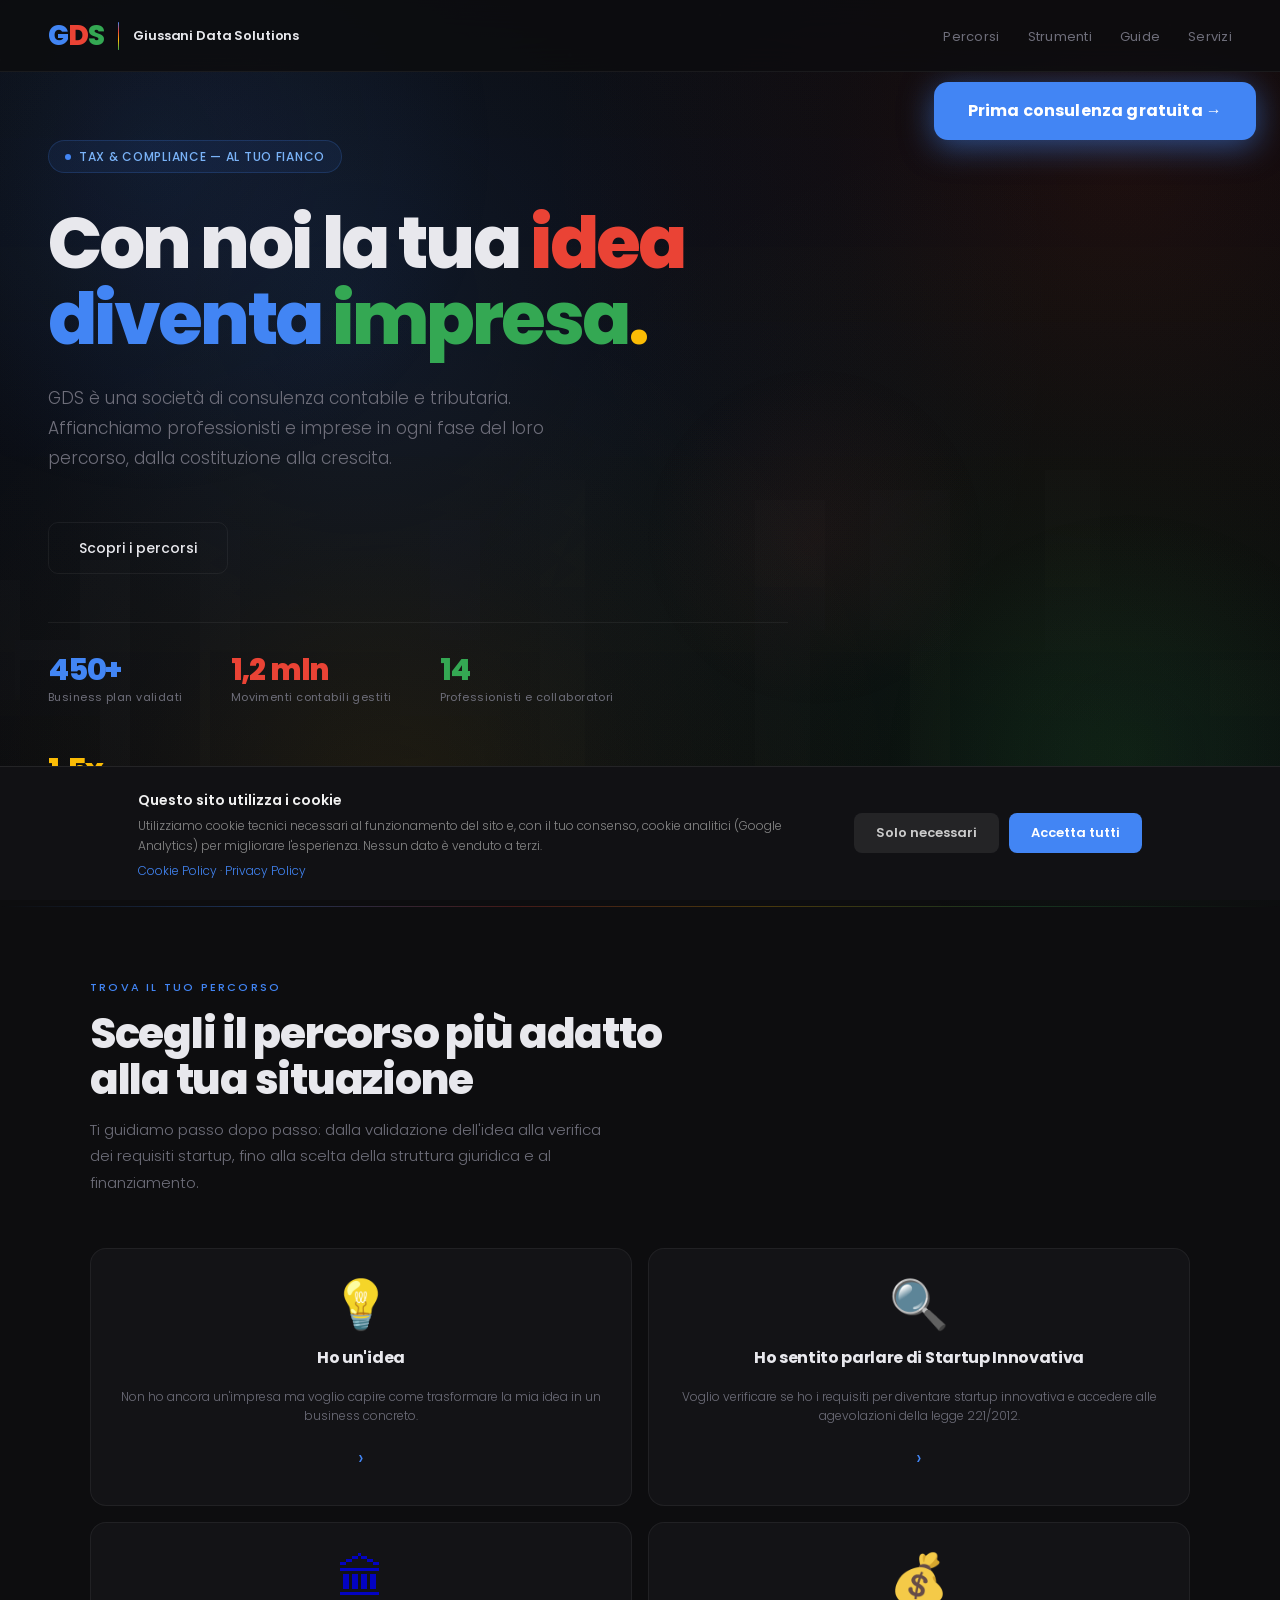
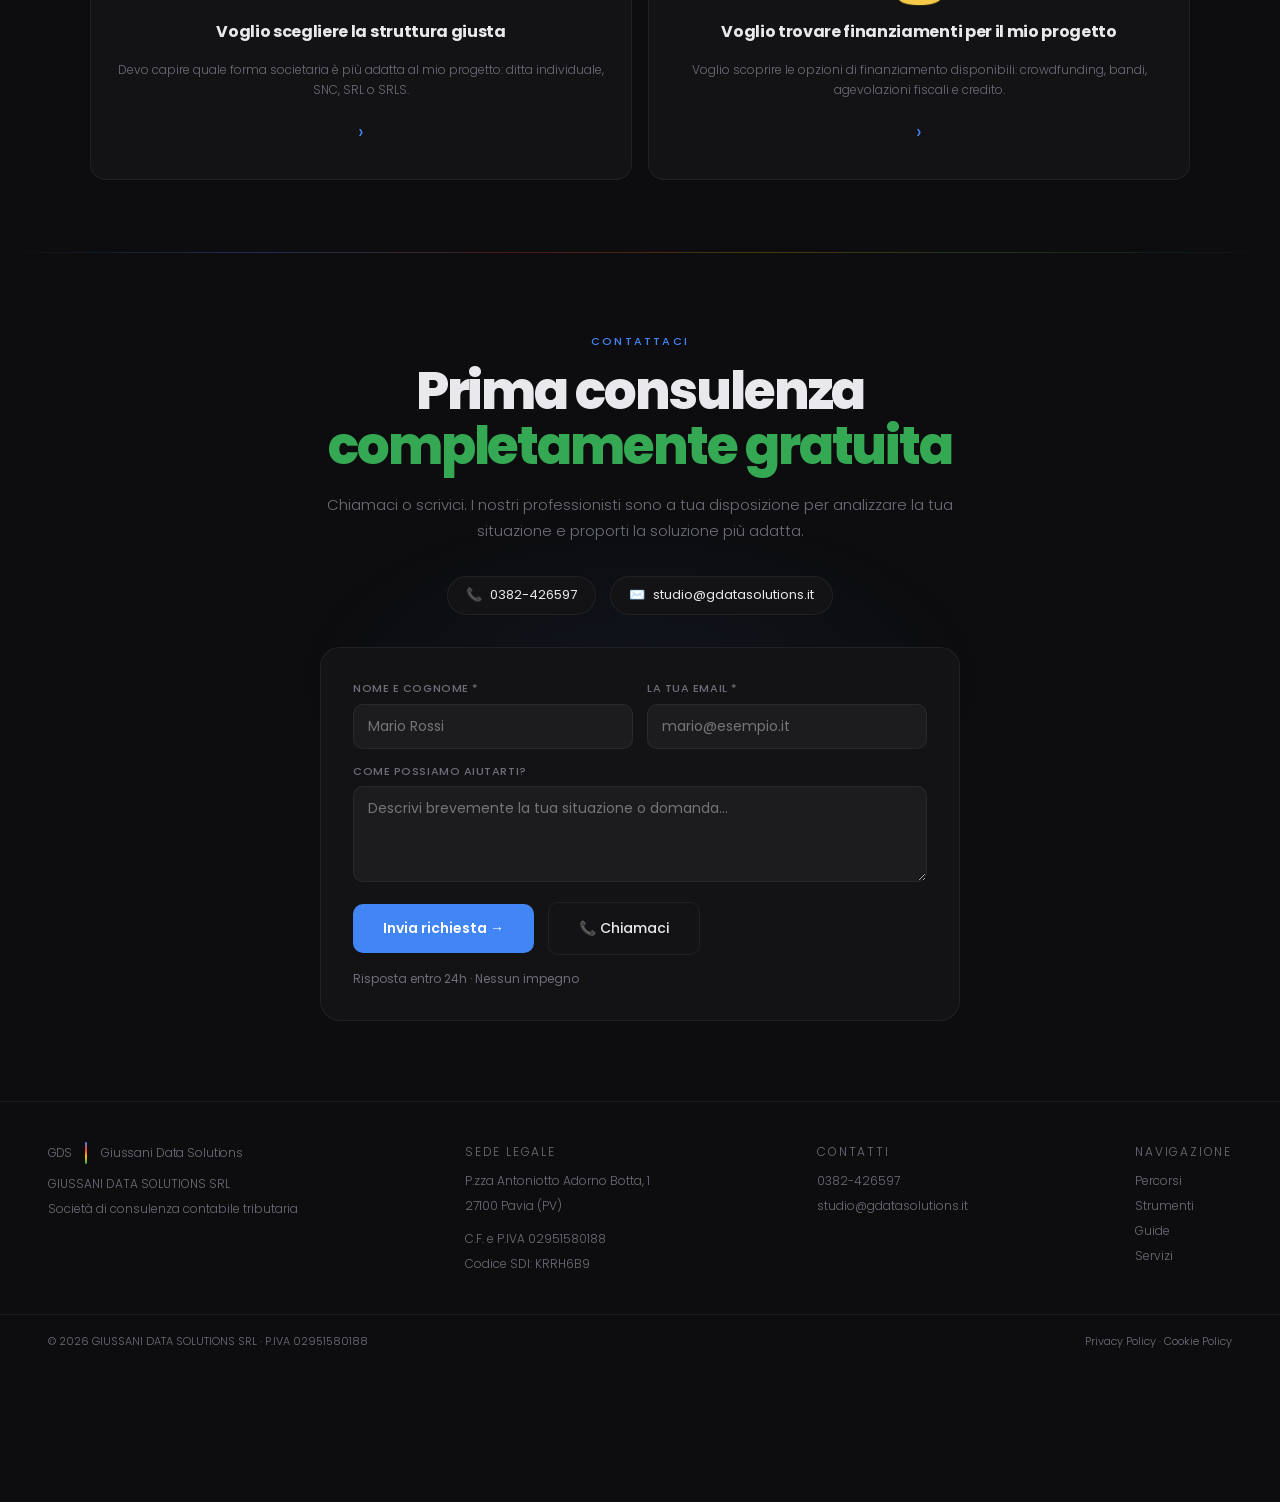
==== commit f1939b42: "fix: cookie banner si nasconde a fine pagina, spazi ridotti, percorsi 2x2 - cookie-banner.js: scroll" ====
--- a/index.html
+++ b/index.html
@@ -59,7 +59,7 @@
   }
   .hero-actions { display: flex; gap: 14px; flex-wrap: wrap; animation: fadeUp 0.6s 0.3s ease both; }
   .hero-stats {
-    display: flex; gap: 48px; margin-top: 72px; padding-top: 40px;
+    display: flex; gap: 48px; margin-top: 48px; padding-top: 32px;
     border-top: 1px solid var(--border); flex-wrap: wrap;
     animation: fadeUp 0.6s 0.4s ease both;
   }
@@ -69,8 +69,11 @@
 
   /* — PERCORSI SECTION — */
   .path-grid {
-    display: grid; grid-template-columns: repeat(auto-fit, minmax(240px, 1fr));
+    display: grid; grid-template-columns: repeat(2, 1fr);
     gap: 16px;
+  }
+  @media (max-width: 580px) {
+    .path-grid { grid-template-columns: 1fr; }
   }
   .path-card {
     background: var(--surface); border: 1px solid var(--border);
@@ -91,7 +94,7 @@
 
   /* — CTA SECTION — */
   .cta-section {
-    text-align: center; padding: 110px 48px; position: relative; overflow: hidden; z-index: 1;
+    text-align: center; padding: 80px 48px; position: relative; overflow: hidden; z-index: 1;
   }
   .cta-section::before {
     content: ''; position: absolute; top: 50%; left: 50%; transform: translate(-50%,-50%);
--- a/style.css
+++ b/style.css
@@ -120,7 +120,7 @@
 }
 
 /* — SECTION BASE — */
-section { position: relative; z-index: 1; padding: 96px 48px; }
+section { position: relative; z-index: 1; padding: 72px 48px; }
 .s-inner { max-width: 1100px; margin: 0 auto; }
 .s-tag {
   font-size: 11px; font-weight: 500; letter-spacing: 0.2em;
@@ -206,8 +206,9 @@
   flex-wrap: wrap; gap: 12px; position: relative; z-index: 1;
 }
 .footer-bottom span, .footer-bottom a {
-  font-size: 11px; color: #333; font-weight: 300; text-decoration: none;
-}
+  font-size: 11px; color: var(--muted); font-weight: 300; text-decoration: none;
+}
+.footer-bottom a:hover { color: var(--text); }
 
 /* — ANIMATIONS — */
 @keyframes fadeUp { from { opacity: 0; transform: translateY(20px); } to { opacity: 1; transform: translateY(0); } }
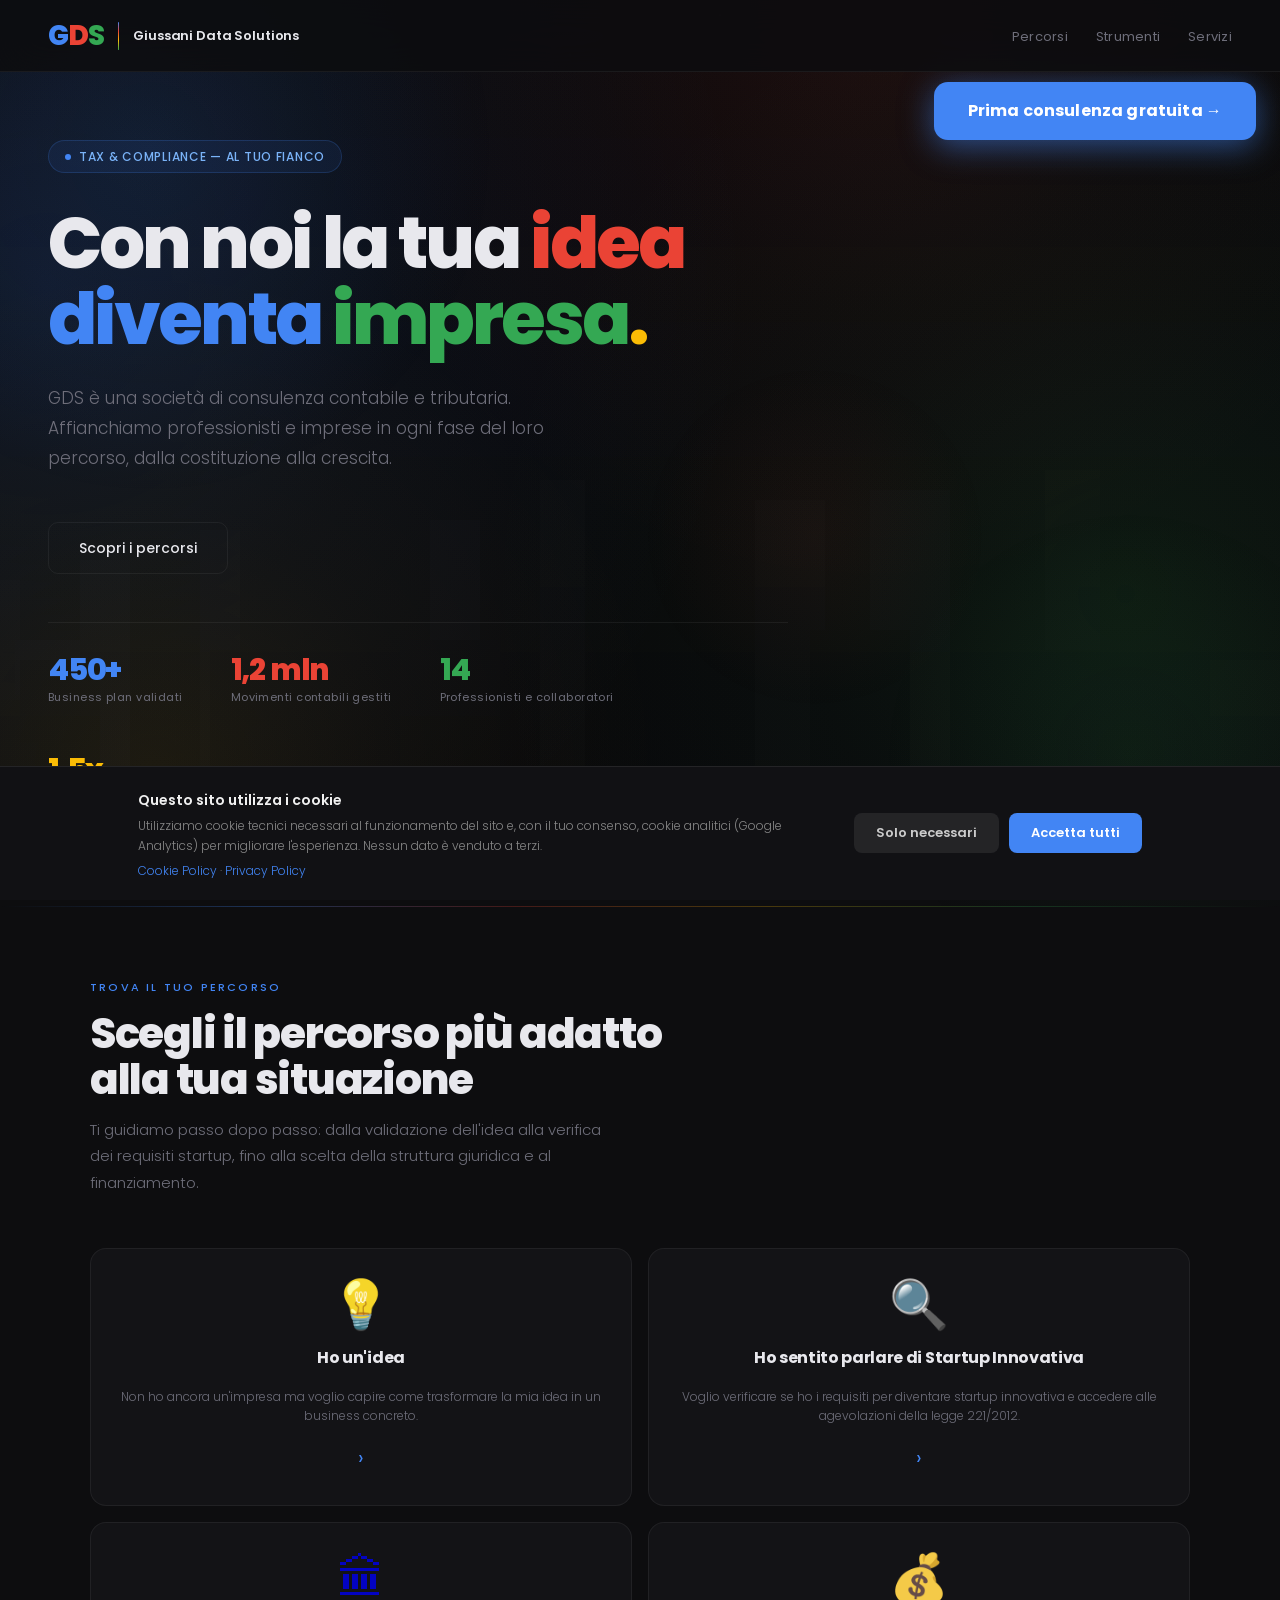
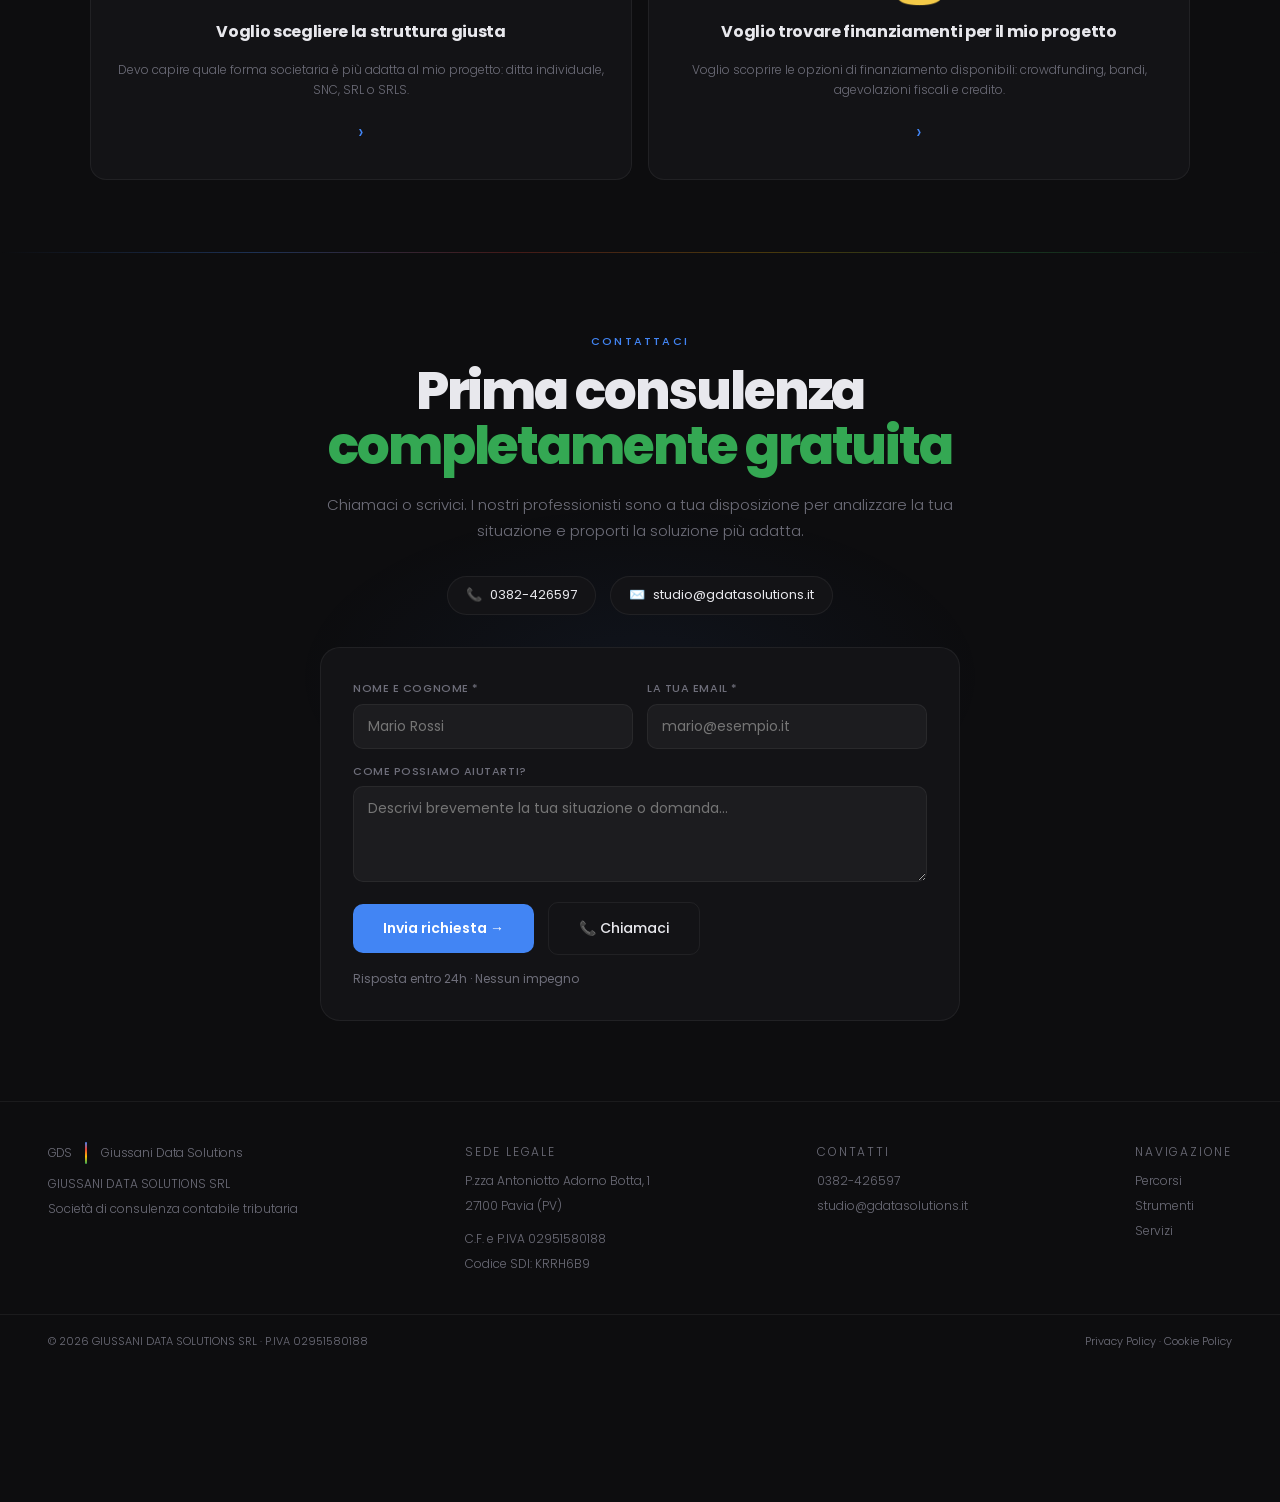
==== commit 2bd38209: "Nascondi sezione Guide dalla navigazione e footer Rimossi tutti i link a guide.html da navbar e foot" ====
--- a/index.html
+++ b/index.html
@@ -229,7 +229,6 @@
     <ul class="nav-links" id="nav-links">
       <li><a href="percorsi.html">Percorsi</a></li>
       <li><a href="strumenti.html">Strumenti</a></li>
-      <li><a href="guide.html">Guide</a></li>
       <li><a href="servizi.html">Servizi</a></li>
     </ul>
     <button class="nav-hamburger" id="hamburger" onclick="toggleMenu()">
@@ -377,7 +376,6 @@
         <span class="footer-col-title">Navigazione</span>
         <a href="percorsi.html">Percorsi</a>
         <a href="strumenti.html">Strumenti</a>
-        <a href="guide.html">Guide</a>
         <a href="servizi.html">Servizi</a>
       </div>
     </footer>
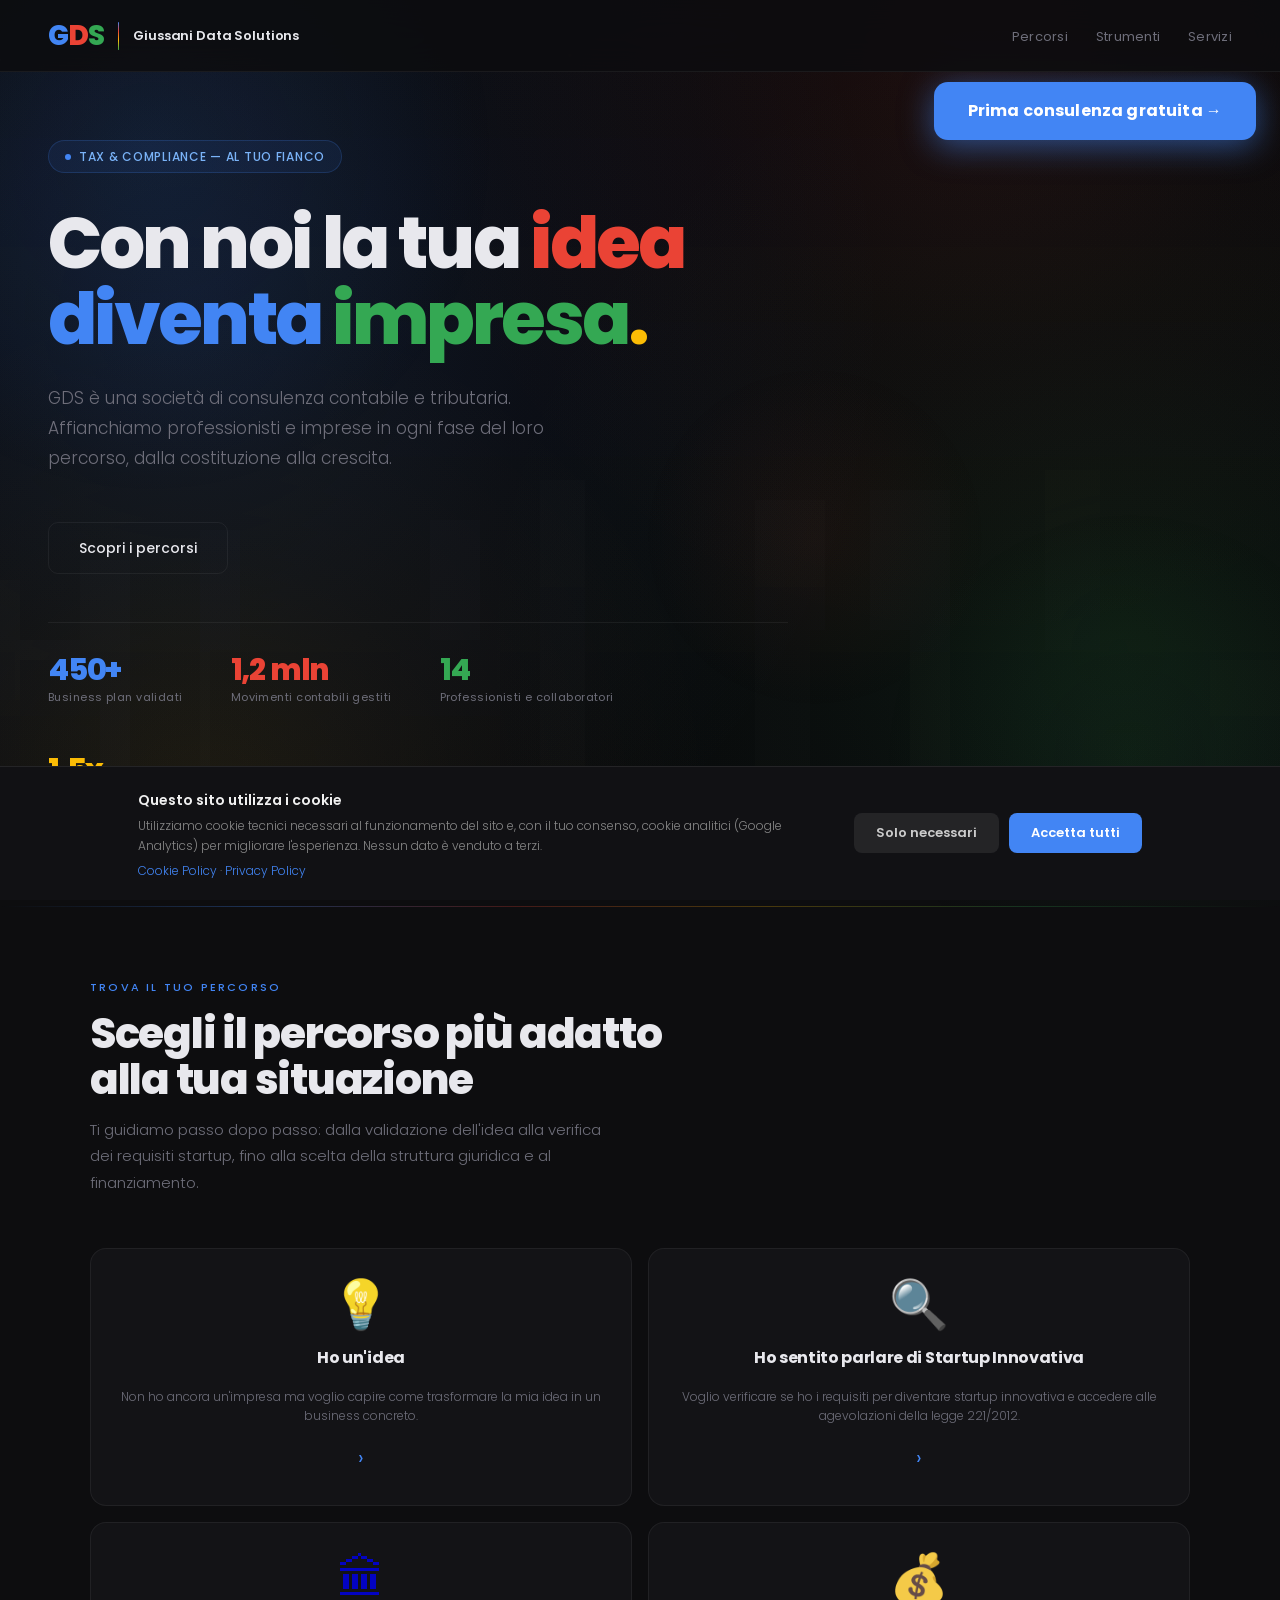
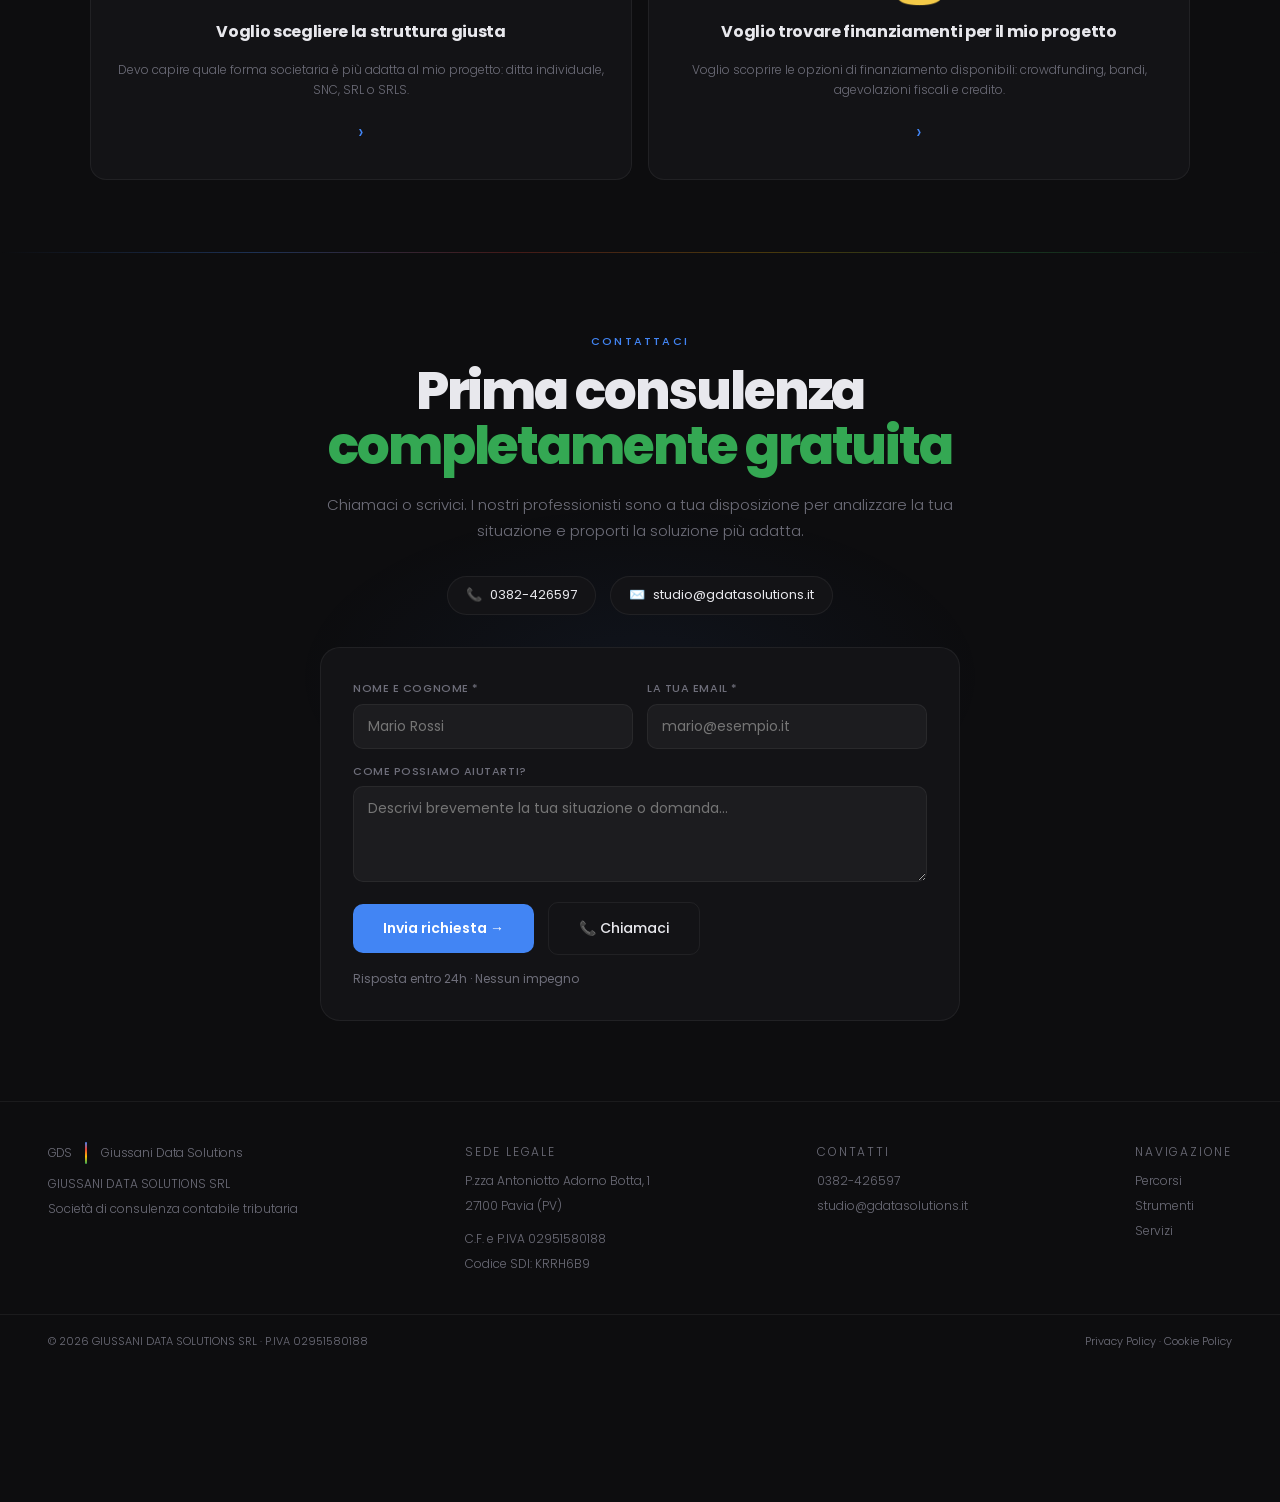
==== commit 9ccd42f3: "Migliora animazioni e accessibilità UI (design review Emil Kowalski) - Aggiunge --ease-out e --ease-" ====
--- a/index.html
+++ b/index.html
@@ -80,12 +80,14 @@
     border-radius: 16px; padding: 32px 24px;
     display: flex; flex-direction: column; align-items: center;
     gap: 16px; cursor: pointer; text-decoration: none;
-    transition: transform 0.3s, border-color 0.3s, box-shadow 0.3s; text-align: center;
-  }
-  .path-card:hover {
-    transform: translateY(-4px);
-    border-color: rgba(255,255,255,0.15);
-    box-shadow: 0 16px 48px rgba(0,0,0,0.3);
+    transition: transform 0.2s var(--ease-out), border-color 0.15s ease, box-shadow 0.2s var(--ease-out); text-align: center;
+  }
+  @media (hover: hover) and (pointer: fine) {
+    .path-card:hover {
+      transform: translateY(-3px);
+      border-color: rgba(255,255,255,0.15);
+      box-shadow: 0 16px 48px rgba(0,0,0,0.3);
+    }
   }
   .path-icon { font-size: 48px; line-height: 1; filter: grayscale(0.2); }
   .path-title { font-size: 16px; font-weight: 700; letter-spacing: -0.02em; color: var(--text); }
@@ -111,9 +113,10 @@
     background: var(--surface); border: 1px solid var(--border);
     border-radius: 100px; padding: 8px 18px;
     font-size: 13px; color: var(--text); text-decoration: none;
-    transition: border-color 0.2s;
-  }
-  .contact-chip:hover { border-color: rgba(255,255,255,0.15); }
+    transition: border-color 0.15s ease, background 0.15s ease;
+  }
+  .contact-chip:hover { border-color: rgba(255,255,255,0.15); background: rgba(255,255,255,0.03); }
+  .contact-chip:active { transform: scale(0.97); }
   .cta-actions { display: flex; gap: 14px; justify-content: center; flex-wrap: wrap; }
 
   /* — CONTACT FORM — */
--- a/style.css
+++ b/style.css
@@ -20,6 +20,8 @@
   --green-dim: rgba(52,168,83,0.08);
   --red-dim: rgba(234,67,53,0.08);
   --yellow-dim: rgba(251,188,5,0.07);
+  --ease-out: cubic-bezier(0.23, 1, 0.32, 1);
+  --ease-in-out: cubic-bezier(0.77, 0, 0.175, 1);
 }
 
 *, *::before, *::after { box-sizing: border-box; margin: 0; padding: 0; }
@@ -107,7 +109,7 @@
 .nav-hamburger span {
   width: 22px; height: 2px;
   background: var(--text); border-radius: 2px;
-  transition: all 0.3s;
+  transition: transform 0.25s var(--ease-out), opacity 0.2s ease-out;
 }
 
 /* — MAIN CONTENT — */
@@ -139,28 +141,31 @@
 .btn-primary {
   background: var(--blue); color: #fff; padding: 14px 30px;
   border-radius: 10px; font-size: 14px; font-weight: 600;
-  text-decoration: none; transition: transform 0.2s, box-shadow 0.2s;
+  text-decoration: none; transition: box-shadow 0.2s var(--ease-out), transform 0.15s var(--ease-out);
   border: none; cursor: pointer; font-family: 'Poppins', sans-serif;
   display: inline-flex; align-items: center; gap: 8px;
 }
-.btn-primary:hover { transform: translateY(-2px); box-shadow: 0 8px 28px rgba(66,133,244,0.35); }
+.btn-primary:hover { box-shadow: 0 8px 28px rgba(66,133,244,0.35); }
+.btn-primary:active { transform: scale(0.97); transition-duration: 100ms; }
 .btn-ghost {
   background: transparent; color: var(--text); padding: 14px 30px;
   border-radius: 10px; font-size: 14px; font-weight: 500;
   text-decoration: none; border: 1px solid var(--border);
-  transition: border-color 0.2s, background 0.2s;
+  transition: border-color 0.15s ease, background 0.15s ease, transform 0.15s var(--ease-out);
   cursor: pointer; font-family: 'Poppins', sans-serif;
   display: inline-flex; align-items: center; gap: 8px;
 }
 .btn-ghost:hover { border-color: rgba(255,255,255,0.15); background: rgba(255,255,255,0.03); }
+.btn-ghost:active { transform: scale(0.97); transition-duration: 100ms; }
 .btn-secondary {
   background: transparent; color: var(--text); padding: 14px 32px;
   border-radius: 10px; font-size: 14px; font-weight: 500;
   border: 1px solid var(--border); cursor: pointer;
-  transition: border-color 0.2s, background 0.2s;
+  transition: border-color 0.15s ease, background 0.15s ease, transform 0.15s var(--ease-out);
   font-family: 'Poppins', sans-serif;
 }
 .btn-secondary:hover { border-color: rgba(255,255,255,0.2); background: rgba(255,255,255,0.03); }
+.btn-secondary:active { transform: scale(0.97); transition-duration: 100ms; }
 
 /* — PAGE HERO (inner pages) — */
 .page-hero {
@@ -218,6 +223,15 @@
 /* — SCROLLBAR — */
 ::-webkit-scrollbar { width: 5px; }
 ::-webkit-scrollbar-thumb { background: rgba(255,255,255,0.1); border-radius: 3px; }
+
+/* — REDUCED MOTION — */
+@media (prefers-reduced-motion: reduce) {
+  *, *::before, *::after {
+    animation-duration: 0.01ms !important;
+    animation-iteration-count: 1 !important;
+    transition-duration: 0.1ms !important;
+  }
+}
 
 /* — RESPONSIVE — */
 @media (max-width: 900px) {
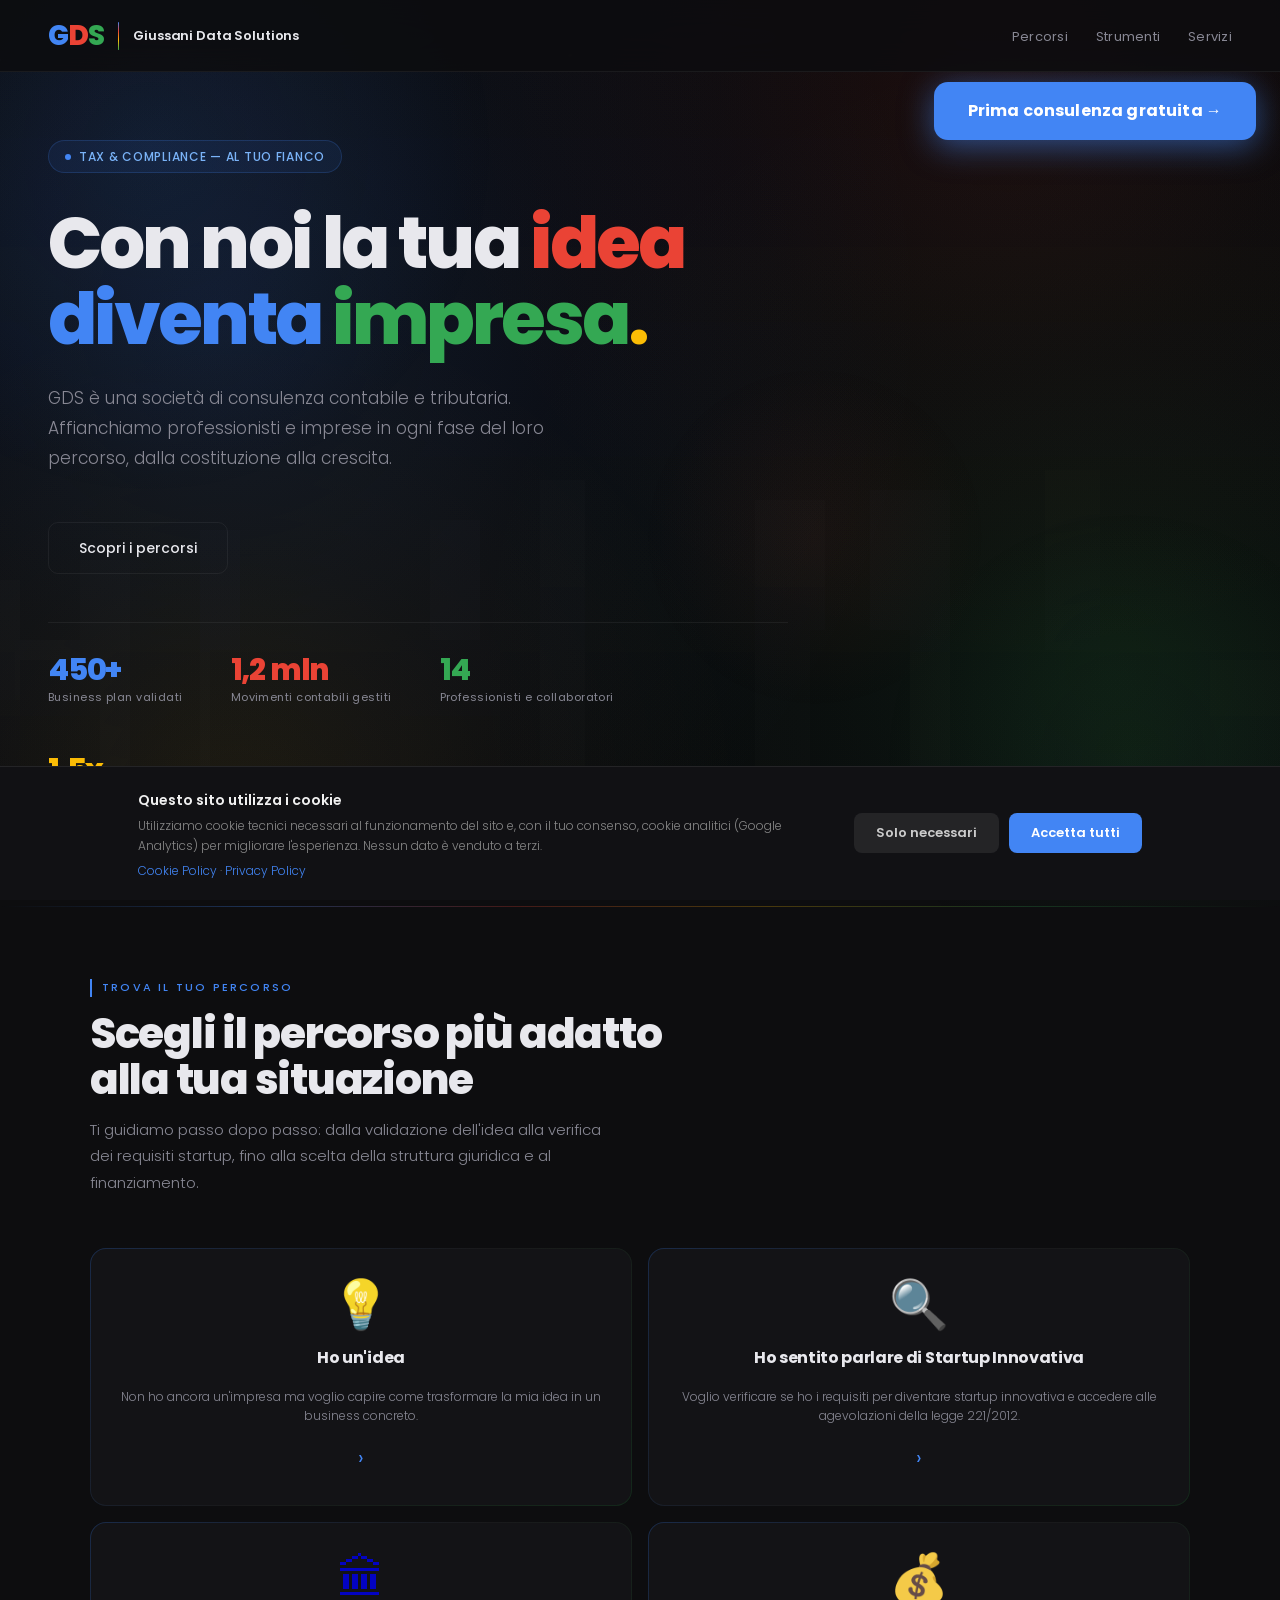
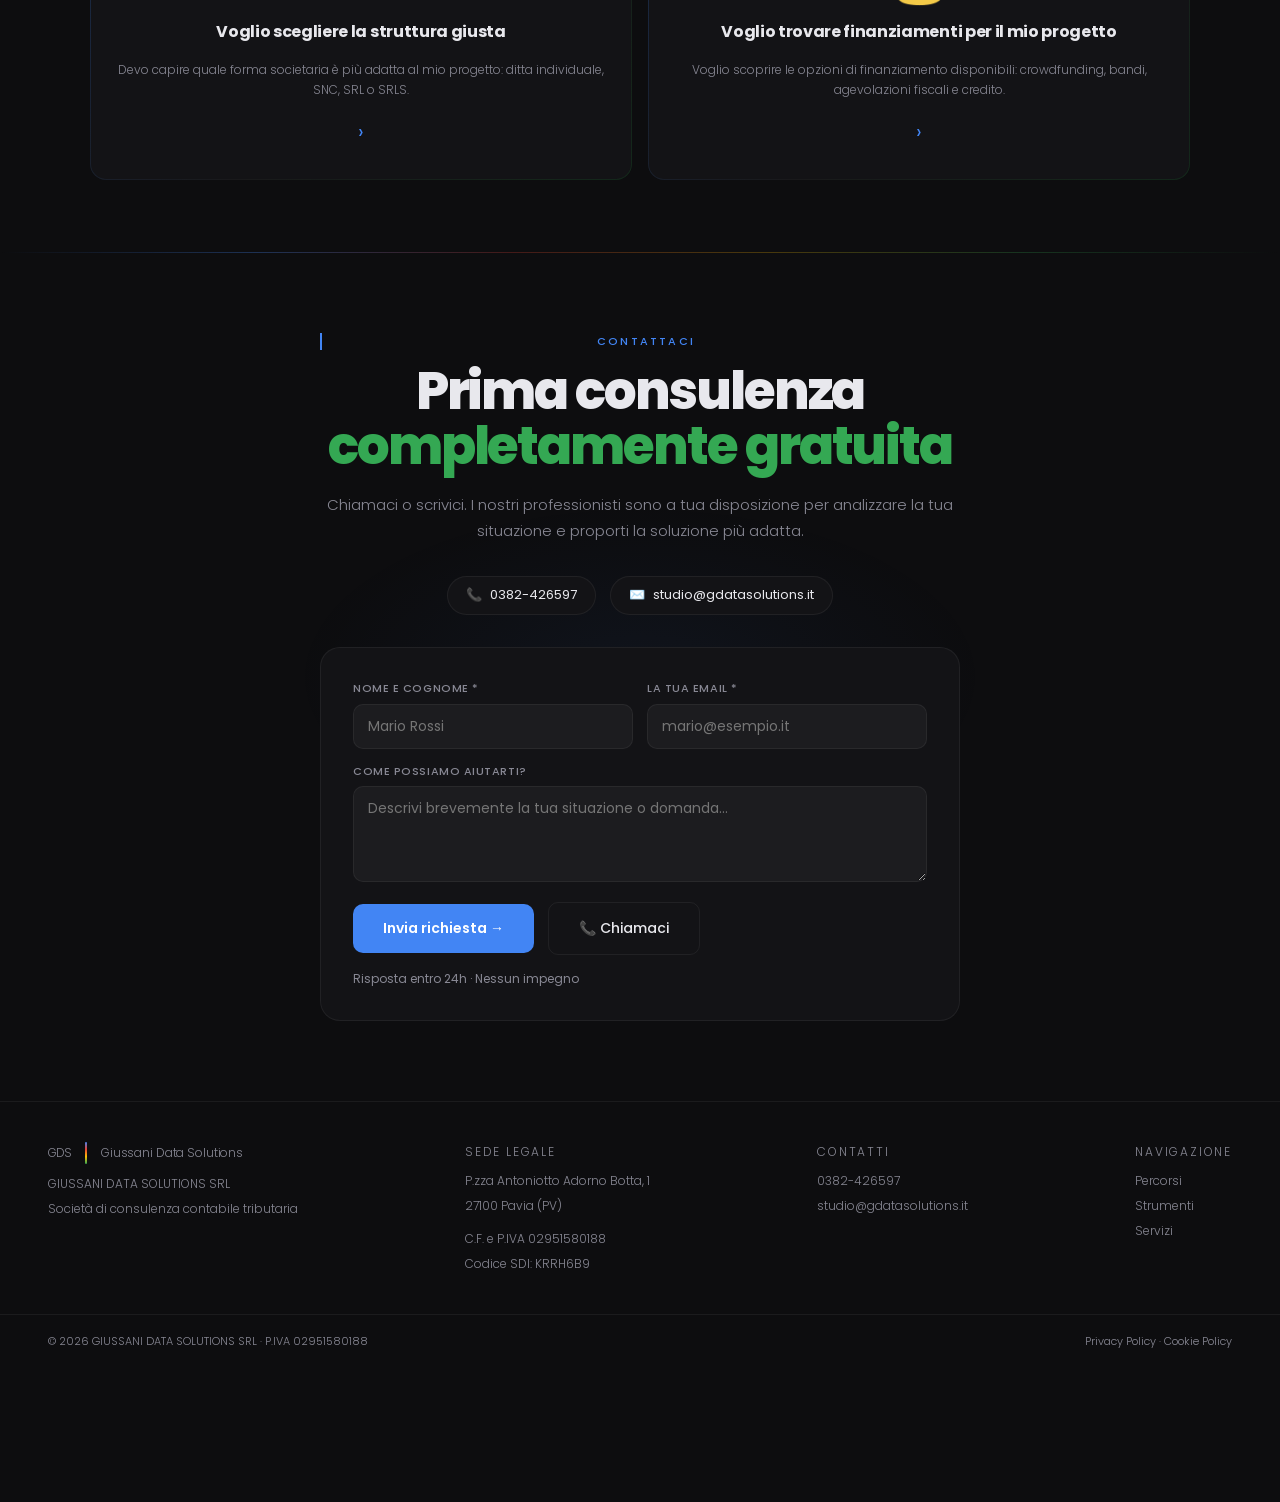
==== commit 504586e5: "Migliora stile visivo: contrasto, focus, gradient border, s-tag, nav-cta - Alza --muted da #6e6e7a a" ====
--- a/index.html
+++ b/index.html
@@ -76,16 +76,17 @@
     .path-grid { grid-template-columns: 1fr; }
   }
   .path-card {
-    background: var(--surface); border: 1px solid var(--border);
+    background: linear-gradient(var(--surface), var(--surface)) padding-box,
+      linear-gradient(135deg, rgba(66,133,244,0.25) 0%, rgba(255,255,255,0.05) 50%, rgba(52,168,83,0.18) 100%) border-box;
+    border: 1px solid transparent;
     border-radius: 16px; padding: 32px 24px;
     display: flex; flex-direction: column; align-items: center;
     gap: 16px; cursor: pointer; text-decoration: none;
-    transition: transform 0.2s var(--ease-out), border-color 0.15s ease, box-shadow 0.2s var(--ease-out); text-align: center;
+    transition: transform 0.2s var(--ease-out), box-shadow 0.2s var(--ease-out); text-align: center;
   }
   @media (hover: hover) and (pointer: fine) {
     .path-card:hover {
       transform: translateY(-3px);
-      border-color: rgba(255,255,255,0.15);
       box-shadow: 0 16px 48px rgba(0,0,0,0.3);
     }
   }
--- a/style.css
+++ b/style.css
@@ -10,7 +10,7 @@
   --border: rgba(255,255,255,0.06);
   --border2: rgba(255,255,255,0.10);
   --text: #e8e8ed;
-  --muted: #6e6e7a;
+  --muted: #888894;
   --muted2: #9898a6;
   --blue: #4285F4;
   --red: #EA4335;
@@ -95,10 +95,12 @@
 .nav-cta {
   background: var(--blue); color: #fff !important;
   padding: 9px 20px; border-radius: 8px;
-  font-weight: 500 !important; font-size: 13px !important;
-  transition: opacity 0.2s !important;
-}
-.nav-cta:hover { opacity: 0.85 !important; }
+  font-weight: 600 !important; font-size: 13px !important;
+  letter-spacing: 0.01em;
+  transition: opacity 0.2s, transform 0.15s var(--ease-out) !important;
+}
+.nav-cta:hover { opacity: 0.88 !important; }
+.nav-cta:active { transform: scale(0.97) !important; }
 
 /* Hamburger mobile */
 .nav-hamburger {
@@ -127,6 +129,7 @@
 .s-tag {
   font-size: 11px; font-weight: 500; letter-spacing: 0.2em;
   text-transform: uppercase; color: var(--blue); margin-bottom: 14px;
+  padding-left: 10px; border-left: 2px solid var(--blue);
 }
 .s-title {
   font-size: clamp(26px, 4vw, 42px); font-weight: 800;
@@ -223,6 +226,13 @@
 /* — SCROLLBAR — */
 ::-webkit-scrollbar { width: 5px; }
 ::-webkit-scrollbar-thumb { background: rgba(255,255,255,0.1); border-radius: 3px; }
+
+/* — FOCUS — */
+:focus-visible {
+  outline: 2px solid var(--blue);
+  outline-offset: 3px;
+  border-radius: 4px;
+}
 
 /* — REDUCED MOTION — */
 @media (prefers-reduced-motion: reduce) {
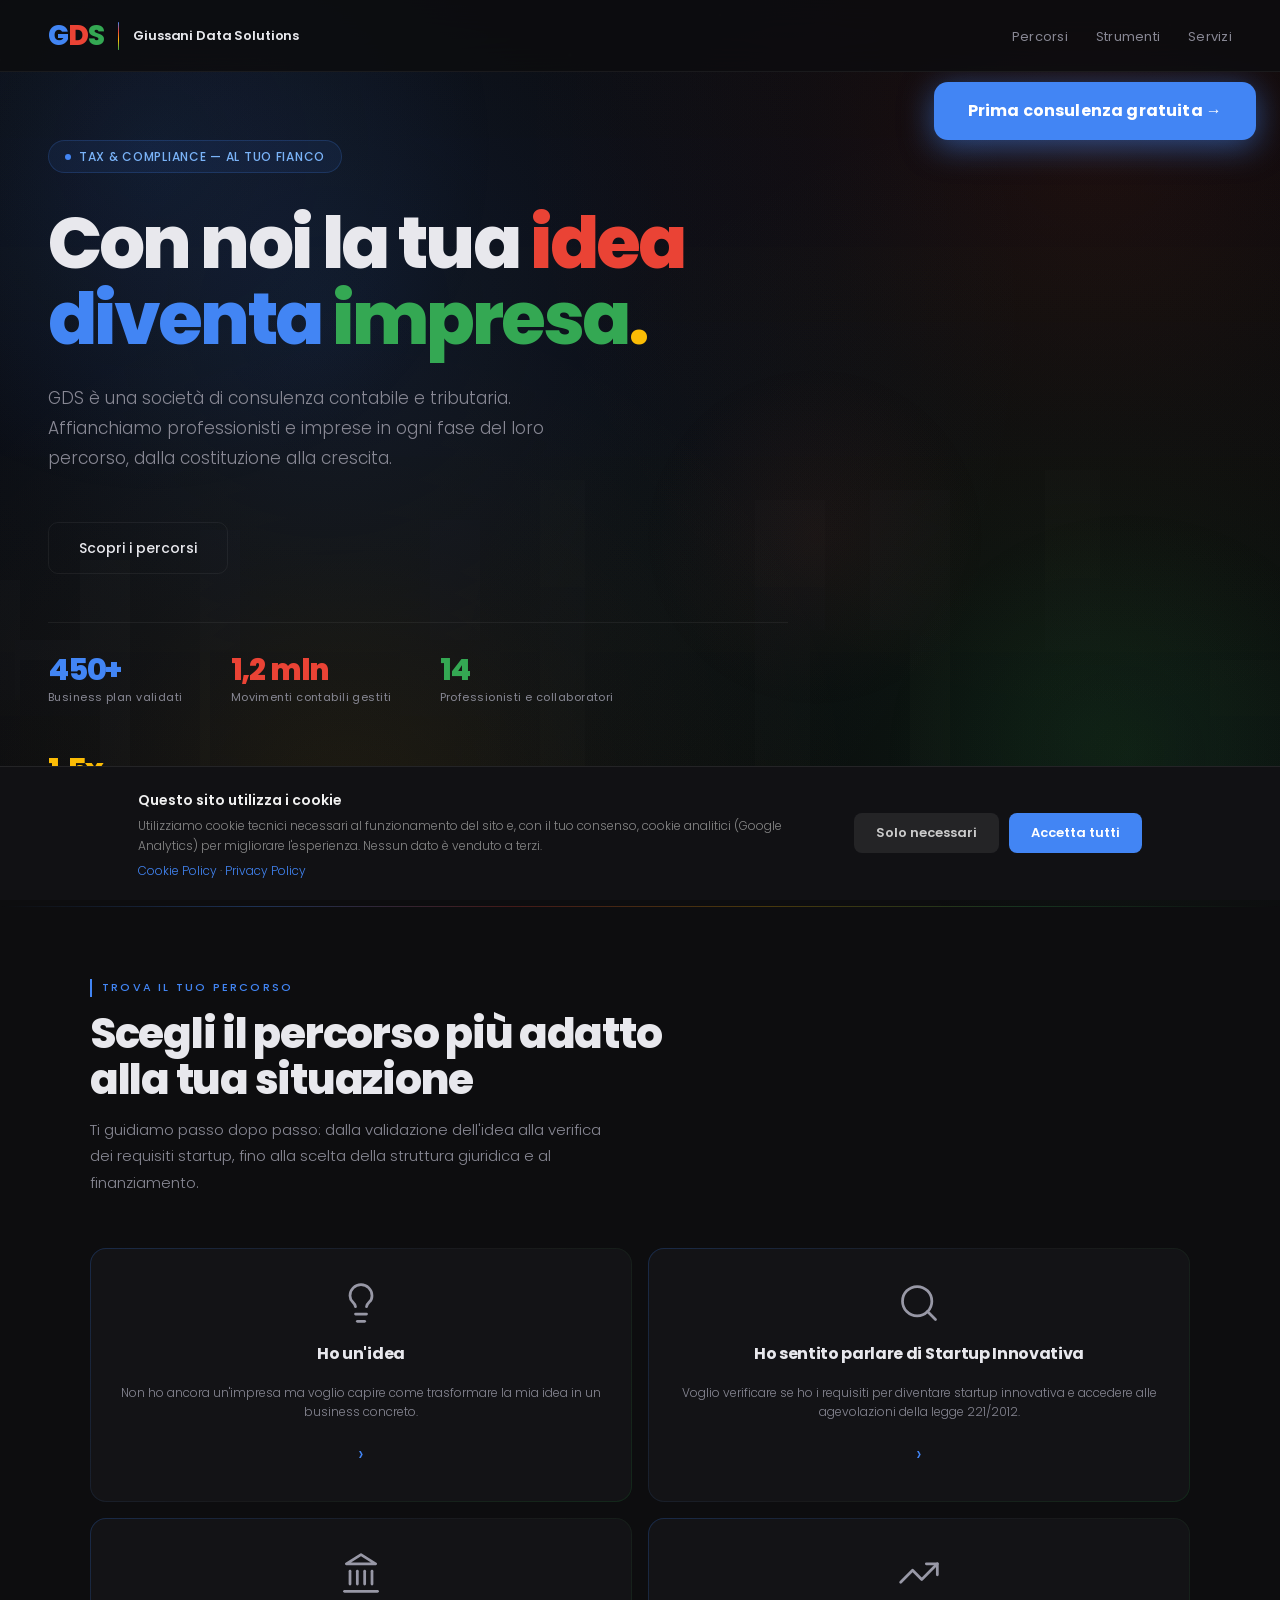
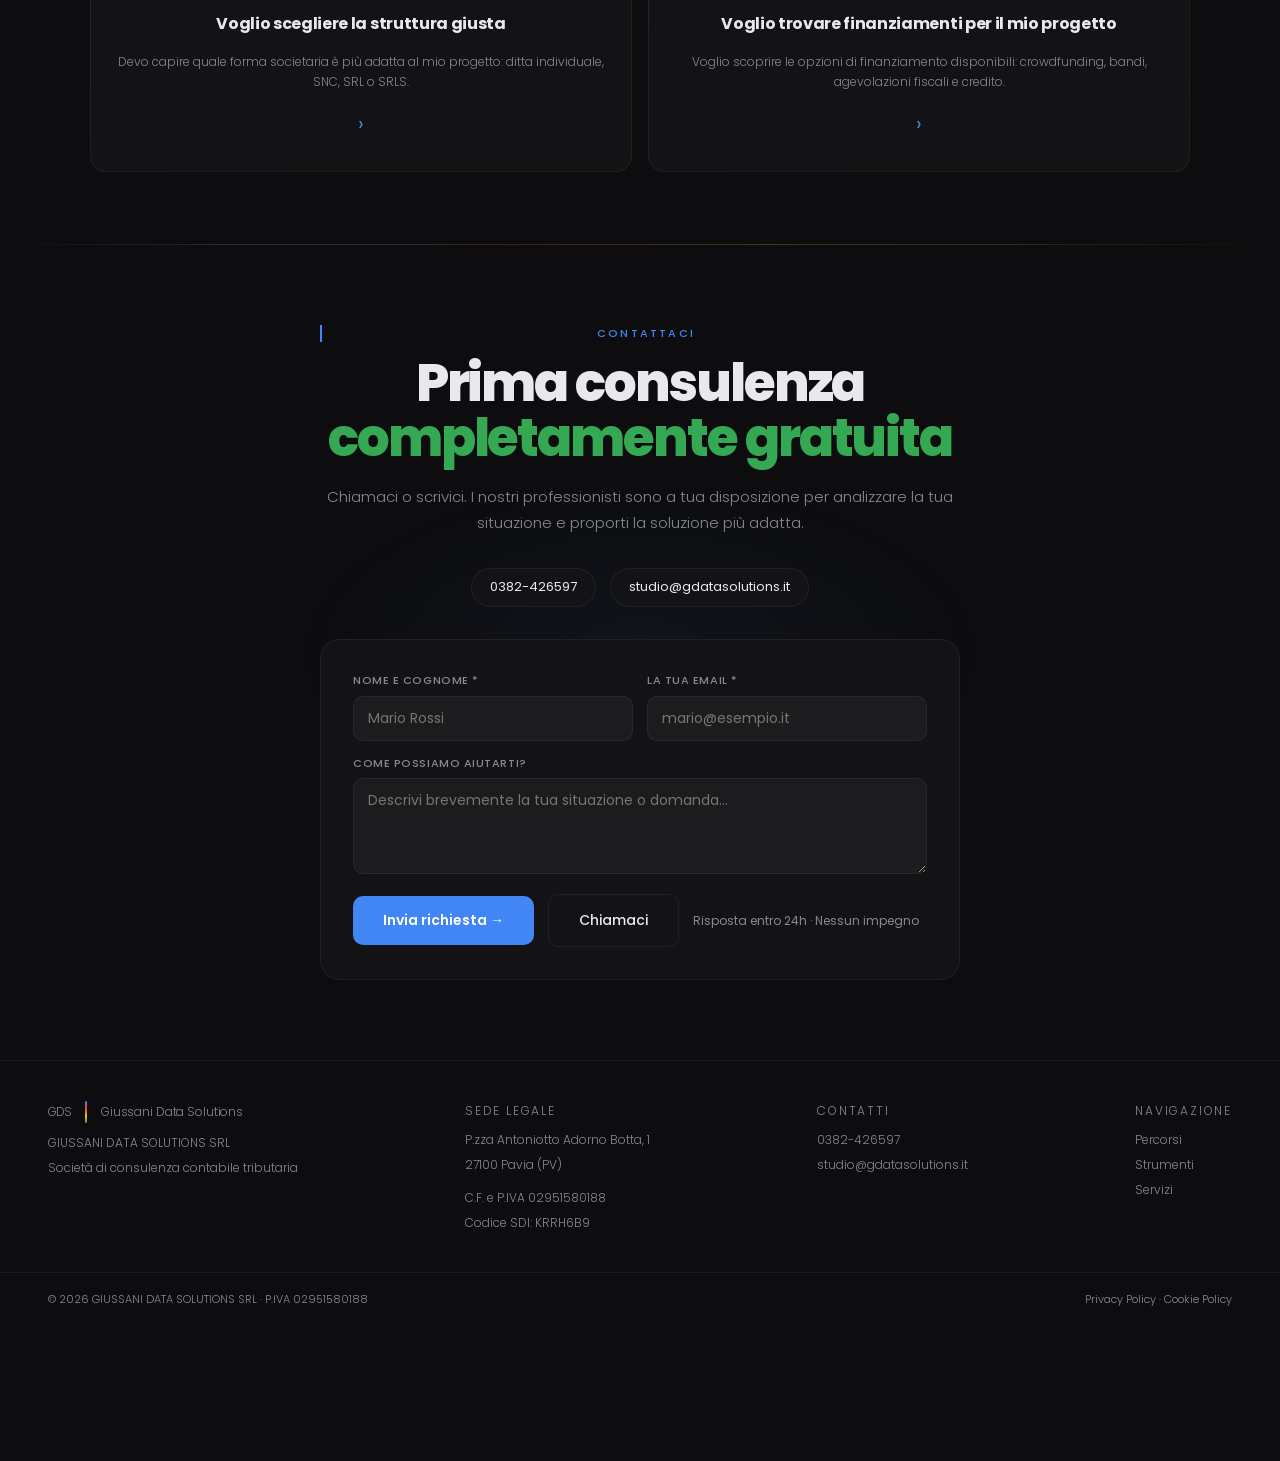
==== commit 7c47ca5b: "Sostituisce emoji con icone SVG Lucide nelle card principali - strumenti.html: SVG per search, calcu" ====
--- a/index.html
+++ b/index.html
@@ -90,7 +90,7 @@
       box-shadow: 0 16px 48px rgba(0,0,0,0.3);
     }
   }
-  .path-icon { font-size: 48px; line-height: 1; filter: grayscale(0.2); }
+  .path-icon { width: 44px; height: 44px; color: var(--muted2); }
   .path-title { font-size: 16px; font-weight: 700; letter-spacing: -0.02em; color: var(--text); }
   .path-desc { font-size: 12px; color: var(--muted); font-weight: 300; line-height: 1.6; flex: 1; }
   .path-arrow { color: var(--blue); font-size: 20px; margin-top: auto; }
@@ -280,25 +280,25 @@
         <p class="s-sub">Ti guidiamo passo dopo passo: dalla validazione dell'idea alla verifica dei requisiti startup, fino alla scelta della struttura giuridica e al finanziamento.</p>
         <div class="path-grid">
           <a class="path-card card-idea" href="percorsi.html?flow=idea">
-            <div class="path-icon">💡</div>
+            <div class="path-icon"><svg width="44" height="44" viewBox="0 0 24 24" fill="none" stroke="currentColor" stroke-width="1.5" stroke-linecap="round" stroke-linejoin="round"><path d="M15 14c.2-1 .7-1.7 1.5-2.5 1-.9 1.5-2.2 1.5-3.5A6 6 0 0 0 6 8c0 1 .2 2.2 1.5 3.5.7.7 1.3 1.5 1.5 2.5"/><path d="M9 18h6"/><path d="M10 22h4"/></svg></div>
             <h3 class="path-title">Ho un'idea</h3>
             <p class="path-desc">Non ho ancora un'impresa ma voglio capire come trasformare la mia idea in un business concreto.</p>
             <div class="path-arrow">›</div>
           </a>
           <a class="path-card card-verify" href="percorsi.html?flow=verify">
-            <div class="path-icon">🔍</div>
+            <div class="path-icon"><svg width="44" height="44" viewBox="0 0 24 24" fill="none" stroke="currentColor" stroke-width="1.5" stroke-linecap="round" stroke-linejoin="round"><circle cx="11" cy="11" r="8"/><path d="m21 21-4.35-4.35"/></svg></div>
             <h3 class="path-title">Ho sentito parlare di Startup Innovativa</h3>
             <p class="path-desc">Voglio verificare se ho i requisiti per diventare startup innovativa e accedere alle agevolazioni della legge 221/2012.</p>
             <div class="path-arrow">›</div>
           </a>
           <a class="path-card card-structure" href="percorsi.html?flow=structure">
-            <div class="path-icon">🏛</div>
+            <div class="path-icon"><svg width="44" height="44" viewBox="0 0 24 24" fill="none" stroke="currentColor" stroke-width="1.5" stroke-linecap="round" stroke-linejoin="round"><line x1="3" x2="21" y1="22" y2="22"/><line x1="6" x2="6" y1="18" y2="11"/><line x1="10" x2="10" y1="18" y2="11"/><line x1="14" x2="14" y1="18" y2="11"/><line x1="18" x2="18" y1="18" y2="11"/><polygon points="12 2 20 7 4 7"/></svg></div>
             <h3 class="path-title">Voglio scegliere la struttura giusta</h3>
             <p class="path-desc">Devo capire quale forma societaria è più adatta al mio progetto: ditta individuale, SNC, SRL o SRLS.</p>
             <div class="path-arrow">›</div>
           </a>
           <a class="path-card card-finance" href="percorsi.html?flow=finance">
-            <div class="path-icon">💰</div>
+            <div class="path-icon"><svg width="44" height="44" viewBox="0 0 24 24" fill="none" stroke="currentColor" stroke-width="1.5" stroke-linecap="round" stroke-linejoin="round"><polyline points="22 7 13.5 15.5 8.5 10.5 2 17"/><polyline points="16 7 22 7 22 13"/></svg></div>
             <h3 class="path-title">Voglio trovare finanziamenti per il mio progetto</h3>
             <p class="path-desc">Voglio scoprire le opzioni di finanziamento disponibili: crowdfunding, bandi, agevolazioni fiscali e credito.</p>
             <div class="path-arrow">›</div>
@@ -316,8 +316,8 @@
         <h2 class="cta-title">Prima consulenza<br><span class="acc-g">completamente gratuita</span></h2>
         <p class="cta-sub">Chiamaci o scrivici. I nostri professionisti sono a tua disposizione per analizzare la tua situazione e proporti la soluzione più adatta.</p>
         <div class="cta-chips">
-          <a href="tel:0382426597" class="contact-chip"><span>📞</span> 0382-426597</a>
-          <span class="contact-chip"><span>✉️</span> <span id="email-chip"></span></span>
+          <a href="tel:0382426597" class="contact-chip">0382-426597</a>
+          <span class="contact-chip"><span id="email-chip"></span></span>
         </div>
 
         <!-- Form protetto con honeypot – nessuna email esposta nel codice -->
@@ -345,7 +345,7 @@
           </div>
           <div class="form-submit-row">
             <button type="submit" class="btn-primary" id="cf-submit">Invia richiesta →</button>
-            <a href="tel:0382426597" class="btn-ghost">📞 Chiamaci</a>
+            <a href="tel:0382426597" class="btn-ghost">Chiamaci</a>
             <span class="form-note">Risposta entro 24h · Nessun impegno</span>
           </div>
           <div id="form-success">✓ Messaggio inviato! Ti risponderemo entro 24 ore.</div>
